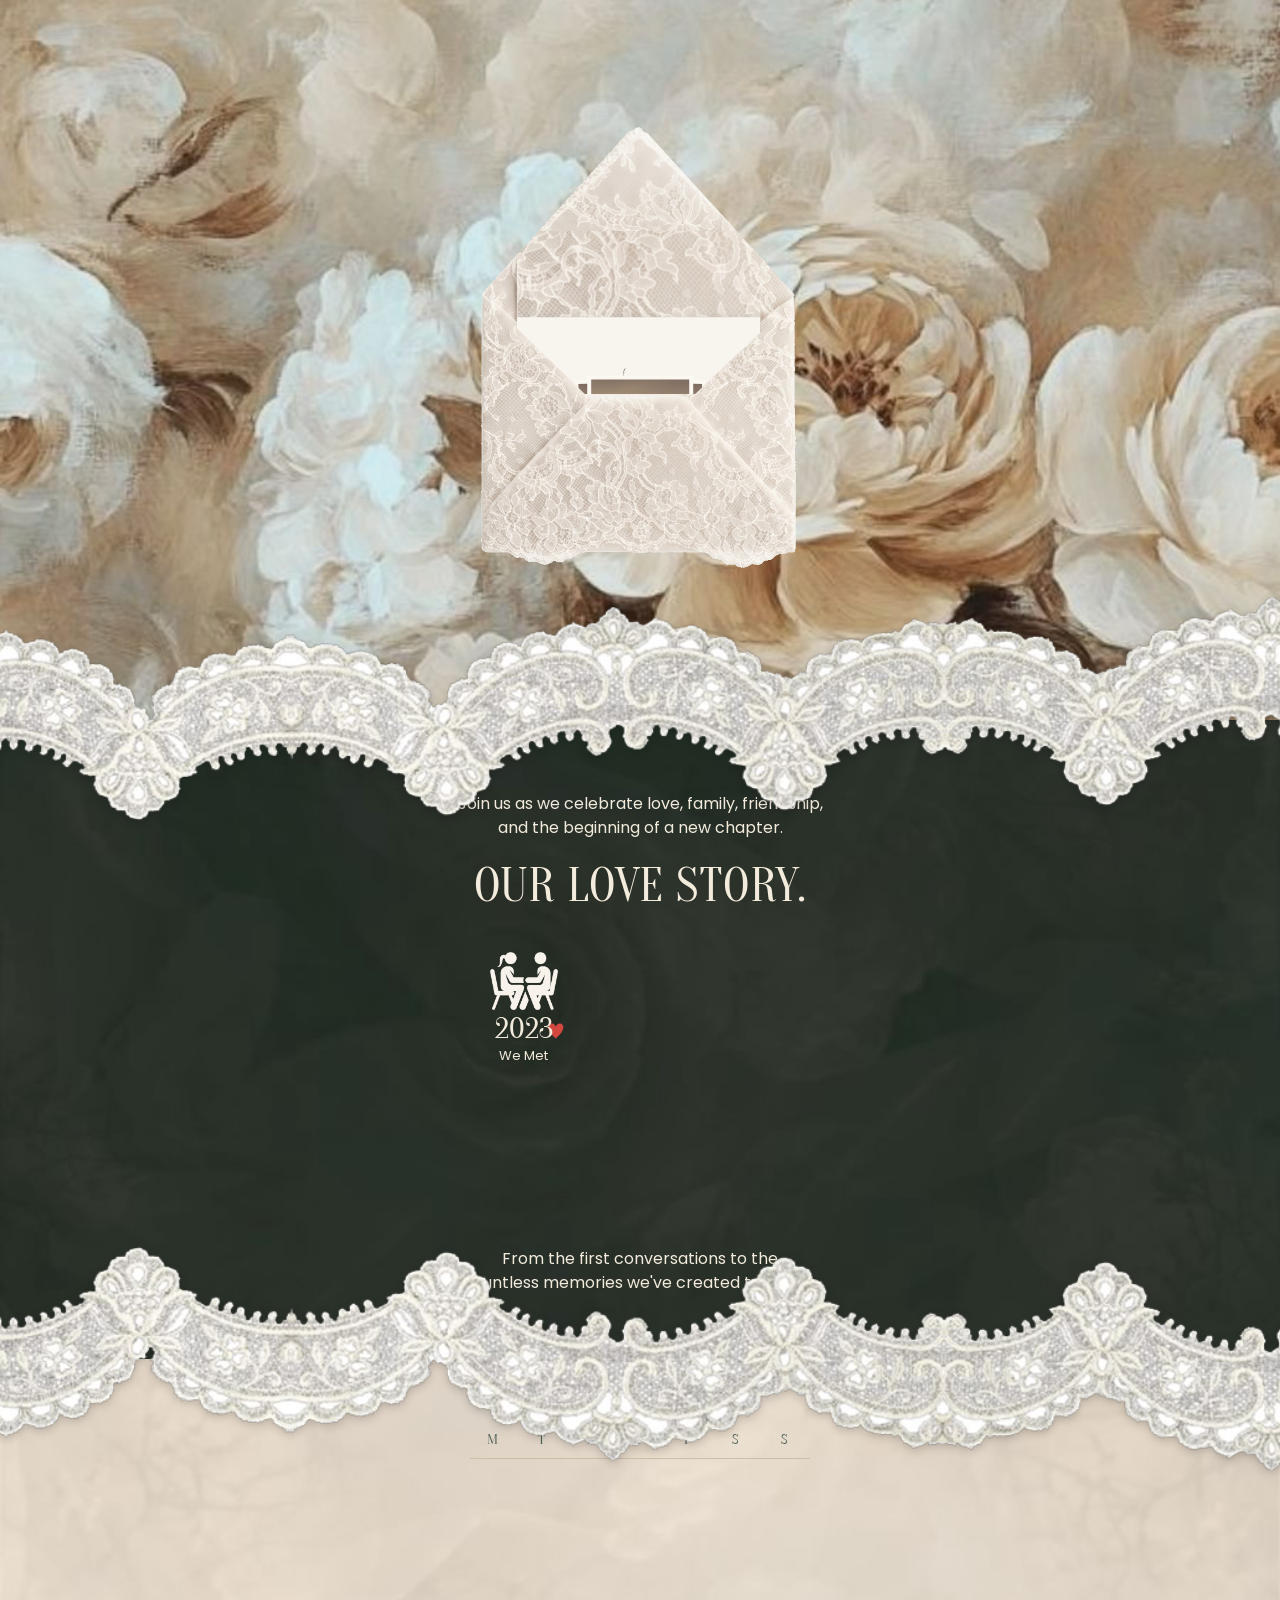
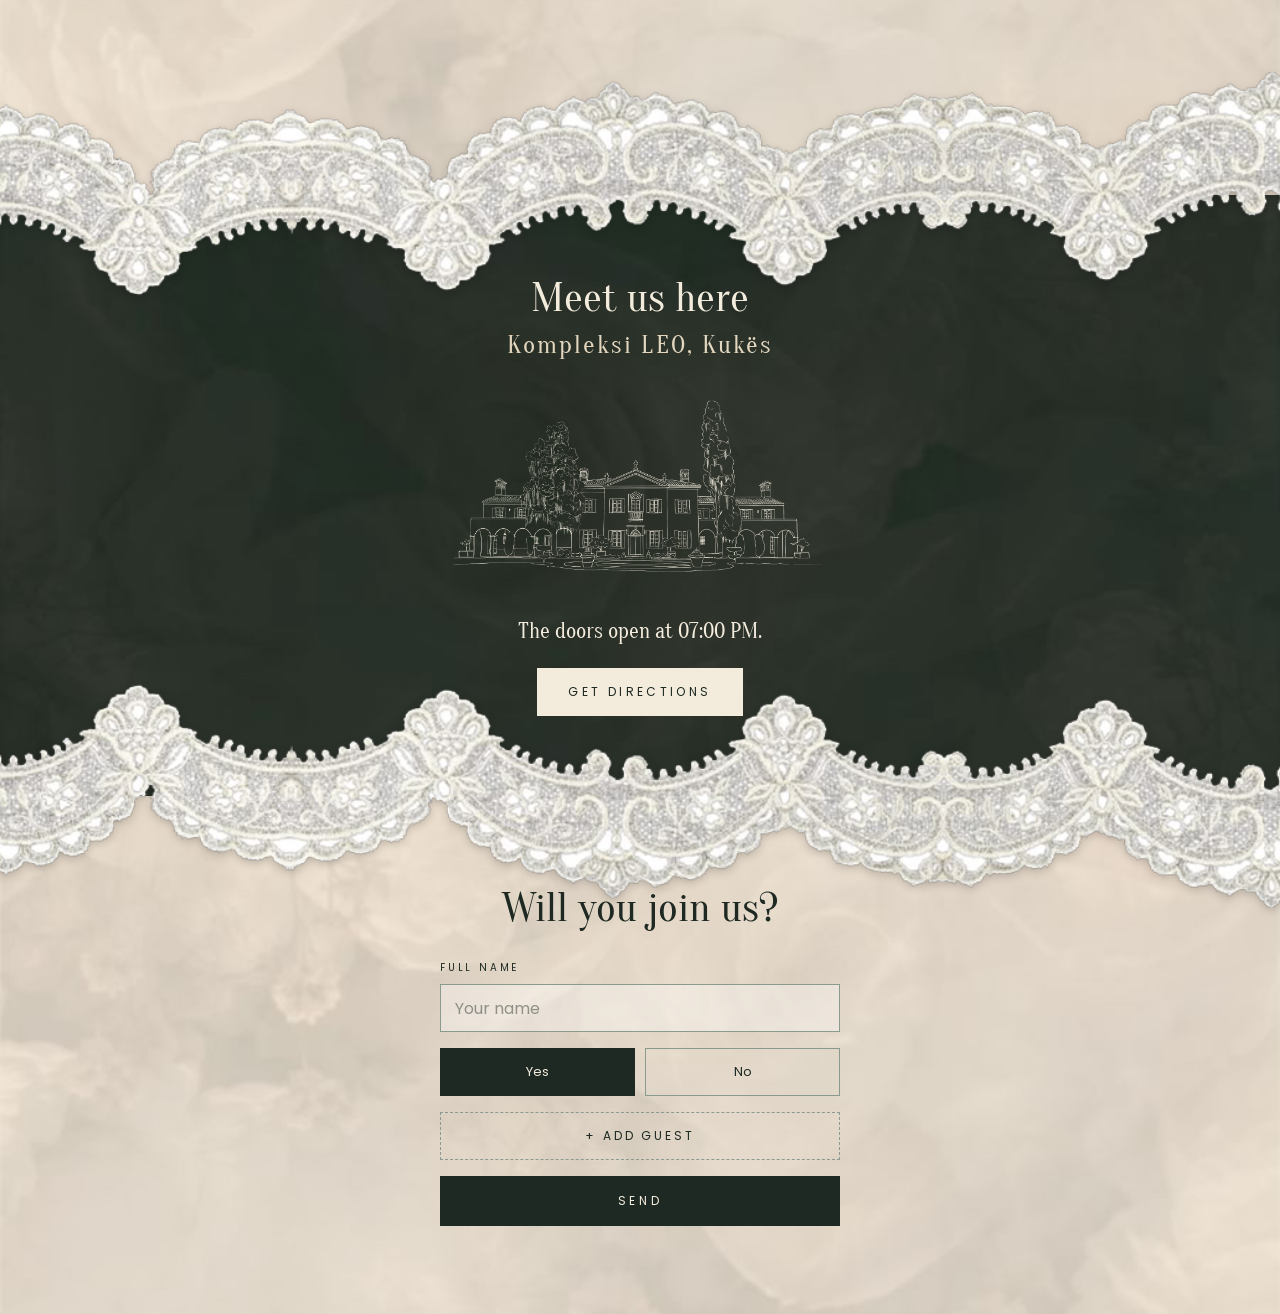
==== index.html @ 8b1d1c93 "Add Ylldëza & Klei wedding landing page Mobile-first static site: envelope opening animation, love-s" ====
<!DOCTYPE html>
<html lang="en">
<head>
<meta charset="utf-8">
<meta name="viewport" content="width=device-width, initial-scale=1, viewport-fit=cover">
<title>Ylldëza &amp; Klei · 14 November 2026</title>
<meta name="description" content="Join us as we celebrate love, family, friendship, and the beginning of a new chapter. 14 November 2026, Kompleksi LEO, Kukës.">
<meta name="theme-color" content="#E9DFD0">
<meta property="og:title" content="Ylldëza &amp; Klei · 14 November 2026">
<meta property="og:description" content="Join us as we celebrate love, family, friendship, and the beginning of a new chapter.">
<meta property="og:type" content="website">
<link rel="icon" href="data:image/svg+xml,%3Csvg xmlns='http://www.w3.org/2000/svg' viewBox='0 0 100 92'%3E%3Cpath d='M50 86 C24 68 4 52 5 31 C6 14 22 5 36 9 C44 12 48 19 50 25 C52 19 56 12 64 9 C78 5 94 14 95 31 C96 52 76 68 50 86 Z' fill='%231d2922'/%3E%3C/svg%3E">

<link rel="preconnect" href="https://fonts.googleapis.com">
<link rel="preconnect" href="https://fonts.gstatic.com" crossorigin>
<link href="https://fonts.googleapis.com/css2?family=Poppins:ital,wght@0,300;0,400;0,500;1,300;1,400&family=Great+Vibes&family=Oranienbaum&display=swap" rel="stylesheet">

<link rel="preload" as="image" href="assets/hero-bg.jpg">
<link rel="preload" as="image" href="assets/env-back.png">
<link rel="preload" as="image" href="assets/env-flap.png">
<link rel="preload" as="image" href="assets/envelope-lace.png">

<link rel="stylesheet" href="styles.css">
</head>
<body>
<main>

  <!-- 01 Envelope -->
  <section class="hero" aria-label="Invitation">
    <div class="envelope" data-envelope role="button" tabindex="0" aria-label="Open the envelope">
      <img class="env-back" src="assets/env-back.png" alt="">
      <img class="env-flap" src="assets/env-flap.png" alt="">
      <div class="letter">
        <div class="letter-names"><span class="write">Ylldëza &amp; Klei</span></div>
        <img class="cheers" src="assets/cheers.png" alt="">
      </div>
      <div class="photo photo-0"><img src="assets/photo-10.jpg" alt=""></div>
      <div class="photo photo-2"><img src="assets/photo-12.jpg" alt=""></div>
      <div class="photo photo-1"><img src="assets/photo-11.jpg" alt=""></div>
      <img class="env-lace" src="assets/envelope-lace.png" alt="">
    </div>
  </section>

  <!-- 02 Our Love Story -->
  <section class="story">
    <img class="lace lace-top" src="assets/lace-trim.png" alt="">
    <p class="reveal story-text story-intro" data-reveal>Join us as we celebrate love, family, friendship, and the beginning of a new chapter.</p>
    <h2 class="reveal story-title" data-reveal data-delay="150">OUR LOVE STORY.</h2>

    <div class="timeline" data-timeline>
      <svg viewBox="0 0 360 300" aria-hidden="true">
        <path class="tl-path" data-path-a d="M100 92 C 140 92, 112 200, 150 200"/>
        <path class="tl-path" data-path-b d="M210 200 C 245 200, 228 141, 262 141"/>
        <g class="tl-mover" data-mover>
          <path d="M0 5 C -8 -1, -9 -8, -4.5 -9 C -2 -9.6, 0 -7.2, 0 -5.8 C 0 -7.2, 2 -9.6, 4.5 -9 C 9 -8, 8 -1, 0 5 Z" fill="#D2483F"/>
        </g>
      </svg>
      <div class="tl-item" data-item style="left:19.44%;top:0%">
        <div class="tl-icon"><img src="assets/story-meet.png" alt="" loading="lazy"></div>
        <div class="tl-year">2023</div>
        <div class="tl-label">We Met</div>
      </div>
      <div class="tl-item" data-item style="left:50%;top:36.67%">
        <div class="tl-icon"><img src="assets/story-trip.png" alt="" loading="lazy"></div>
        <div class="tl-year">2024</div>
        <div class="tl-label">Our First Trip</div>
      </div>
      <div class="tl-item" data-item style="left:80.56%;top:16.67%">
        <div class="tl-icon tl-icon-full"><img src="assets/story-kiss.png" alt="" loading="lazy"></div>
        <div class="tl-year">2025</div>
        <div class="tl-label">Our First Kiss</div>
      </div>
    </div>

    <p class="reveal story-text story-outro" data-reveal>From the first conversations to the countless memories we've created together.</p>
    <img class="lace lace-bottom" src="assets/lace-trim.png" alt="">
  </section>

  <!-- 04 Save the Date -->
  <section class="save" aria-label="Save the date">
    <div class="cal-wrap" data-reveal data-cal>
      <div class="cal-layer" data-cal-layer aria-hidden="true">
        <div class="cal-week" data-cal-week>
          <div>M</div><div>T</div><div>W</div><div>T</div><div>F</div><div>S</div><div>S</div>
        </div>
        <div class="cal-grid" data-cal-grid></div>
      </div>

      <div class="date-block">
        <div class="date-row">
          <div class="date-heart" data-date-heart>
            <svg viewBox="0 0 100 92" aria-hidden="true"><path d="M50 86 C24 68 4 52 5 31 C6 14 22 5 36 9 C44 12 48 19 50 25 C52 19 56 12 64 9 C78 5 94 14 95 31 C96 52 76 68 50 86 Z" fill="#1d2922"/></svg>
            <span>14</span>
          </div>
          <div class="date-text" data-date-text>
            <div class="date-month">November,</div>
            <div class="date-year">2026</div>
          </div>
        </div>
        <div class="smoke" data-smoke aria-label="Save the Date"></div>
        <div class="countdown">
          <div class="unit" data-unit><div class="unit-num" data-cd="days">00</div><div class="unit-label">Days</div></div>
          <div class="unit" data-unit><div class="unit-num" data-cd="hours">00</div><div class="unit-label">Hours</div></div>
          <div class="unit" data-unit><div class="unit-num" data-cd="minutes">00</div><div class="unit-label">Minutes</div></div>
          <div class="unit" data-unit><div class="unit-num" data-cd="seconds">00</div><div class="unit-label">Seconds</div></div>
        </div>
      </div>
    </div>
  </section>

  <!-- 05 Location -->
  <section class="location">
    <img class="lace lace-top" src="assets/lace-trim.png" alt="">
    <div class="reveal loc-title" data-reveal>Meet us here</div>
    <h2 class="reveal loc-venue" data-reveal data-delay="150">Kompleksi LEO, Kukës</h2>
    <img class="reveal loc-img" data-reveal data-delay="300" src="assets/restaurant-panna.png" alt="Kompleksi LEO" width="742" height="364" loading="lazy">
    <p class="reveal loc-doors" data-reveal data-delay="400">The doors open at 07:00 PM.</p>
    <a class="reveal btn-directions" data-reveal data-delay="500" href="https://www.google.com/maps/search/?api=1&amp;query=Kompleksi+LEO" target="_blank" rel="noopener">GET DIRECTIONS</a>
  </section>

  <!-- 06 RSVP -->
  <section class="rsvp">
    <img class="lace lace-top-flip" src="assets/lace-trim.png" alt="">
    <div class="rsvp-inner">
      <h2 class="reveal" data-reveal>Will you join us?</h2>
      <form class="rsvp-form" data-rsvp-form>
        <label class="field">FULL NAME
          <input class="input" name="name" required placeholder="Your name" autocomplete="name">
        </label>
        <div class="choice" role="group" aria-label="Will you attend?">
          <button type="button" class="opt is-on" data-attending="yes" aria-pressed="true">Yes</button>
          <button type="button" class="opt" data-attending="no" aria-pressed="false">No</button>
        </div>
        <button type="button" class="btn-add" data-add-guest>+ ADD GUEST</button>
        <label class="field" data-guest-field hidden>GUEST NAME
          <span class="guest-row">
            <input class="input" name="guest" placeholder="Guest's full name" autocomplete="off">
            <button type="button" class="btn-remove" data-remove-guest aria-label="Remove guest">×</button>
          </span>
        </label>
        <button type="submit" class="btn-send">SEND</button>
      </form>
      <p class="thanks" data-thanks hidden></p>
    </div>
  </section>

</main>
<script src="script.js"></script>
</body>
</html>
---- styles.css ----
/* Ylldëza & Klei — wedding landing page (mobile-first) */

:root {
  --evergreen: #1d2922;
  --evergreen-dark: #121A15;
  --panna: #F3ECDD;
  --panna-soft: #E3D6BE;
  --panna-pressed: #D6C7AB;
  --muted: #4F6358;
  --line: #f7f3ea;
  --border: #8A9A8F;
  --cal-rule: #CDBFA5;
  --paper: #F8F5EE;
  --polaroid: #FBF8F1;
}

html, body { margin: 0; padding: 0; background: var(--panna); -webkit-font-smoothing: antialiased; }
html { -webkit-text-size-adjust: 100%; text-size-adjust: 100%; }
body { -webkit-tap-highlight-color: transparent; overflow-x: hidden; }
*, *::before, *::after { box-sizing: border-box; }
[hidden] { display: none !important; }
a { color: var(--evergreen); }
@media (hover: hover) { a:hover { color: #2F5242; } }
img { -webkit-user-drag: none; user-select: none; }

main {
  background: var(--panna) url(assets/bg-panna.jpg) center top / 100% auto repeat-y;
  color: var(--evergreen);
  font-family: 'Poppins', sans-serif;
  font-style: italic;
  overflow: hidden;
  min-height: 100vh;
}

/* ---------- Scroll reveal ---------- */
.reveal { opacity: 0; transform: translateY(14px); transition: opacity 1s ease, transform 1s ease; }
.reveal.is-in, .cal-wrap.is-in { opacity: 1; transform: none; }

/* ---------- Lace edges ---------- */
.lace { position: absolute; left: -2%; width: 104%; display: block; z-index: 4; pointer-events: none; }
.lace-top { top: 0; transform: translateY(-55%); filter: drop-shadow(0 3px 4px rgba(0,0,0,.18)); }
.lace-bottom { bottom: 0; transform: translateY(50%) scaleY(-1); filter: drop-shadow(0 -3px 4px rgba(0,0,0,.18)); }
.lace-top-flip { top: 0; transform: translateY(-50%) scaleY(-1); filter: drop-shadow(0 -3px 4px rgba(0,0,0,.18)); }

/* ---------- 01 Envelope ---------- */
.hero {
  position: relative;
  background: #E9DFD0 url(assets/hero-bg.jpg) center / cover no-repeat;
  min-height: min(84vh, 720px);
  min-height: min(84svh, 720px);
  padding: 64px 24px 92px;
  display: flex; flex-direction: column; align-items: center; justify-content: center;
  text-align: center;
  z-index: 3;
}
.envelope {
  position: relative;
  width: min(80vw, 330px);
  aspect-ratio: 600 / 815;
  cursor: pointer;
  z-index: 2;
  perspective: 1200px;
  outline: none;
  opacity: 0;
  transition: opacity .6s ease;
}
.envelope.is-ready { opacity: 1; }
.envelope:focus-visible { outline: 1px dashed rgba(29,41,34,.4); outline-offset: 8px; }
.env-back, .env-lace { position: absolute; inset: 0; width: 100%; height: 100%; display: block; }
.env-lace {
  pointer-events: none;
  clip-path: polygon(0% 43.6%, 9.2% 43.6%, 33.3% 60.7%, 66.7% 60.7%, 96.7% 39.9%, 100% 39.9%, 100% 100%, 0% 100%);
}
.env-flap {
  position: absolute; left: 0; top: 0;
  width: 100%; height: 38.65%;
  display: block;
  transform-origin: 50% 100%;
  transform: rotateX(180deg);
  transition: transform 1.1s cubic-bezier(.45,0,.25,1);
  z-index: 6;
  pointer-events: none;
}
.envelope.s1 .env-flap { transform: rotateX(0deg); }
.envelope.s2 .env-flap { z-index: 0; }

.letter {
  position: absolute; left: 12.8%; top: 24.4%;
  width: 73.7%; height: 37%;
  background: var(--paper);
  box-shadow: 0 2px 10px rgba(29,41,34,.12);
  transform: translateY(52%);
  transition: transform 1.4s cubic-bezier(.22,1,.36,1);
}
.envelope.s3 .letter { transform: translateY(0); }
.letter-names {
  position: absolute; left: 0; right: 0; top: 6%;
  text-align: center;
  font-family: 'Great Vibes', cursive; font-style: normal;
  font-size: min(8.4vw, 34px); line-height: 1.1;
  color: var(--evergreen);
  white-space: nowrap;
}
/* handwriting "write-on": a soft-edged mask sweeps left → right */
.write {
  display: inline-block;
  padding: .35em 10px .3em;
  margin: -.35em 0 -.3em;
  line-height: 1.3;
  -webkit-mask-image: linear-gradient(90deg, #000 46%, transparent 54%);
          mask-image: linear-gradient(90deg, #000 46%, transparent 54%);
  -webkit-mask-size: 230% 100%;
          mask-size: 230% 100%;
  -webkit-mask-repeat: no-repeat;
          mask-repeat: no-repeat;
  -webkit-mask-position: 100% 0;
          mask-position: 100% 0;
  transition: mask-position 2.4s cubic-bezier(.45,.05,.55,.95) .9s, -webkit-mask-position 2.4s cubic-bezier(.45,.05,.55,.95) .9s;
}
.envelope.s3 .write { -webkit-mask-position: 0% 0; mask-position: 0% 0; }
.cheers { position: absolute; left: 50%; top: 30%; width: 36%; transform: translateX(-50%); pointer-events: none; display: block; }

.photo {
  position: absolute; left: 50%; top: 63%;
  width: 32%;
  aspect-ratio: 4 / 5.4;
  padding: 4px 4px 14px;
  background: var(--polaroid);
  box-shadow: 0 0 0 rgba(29,41,34,0);
  transition: transform 1.8s cubic-bezier(.22,1,.36,1), box-shadow .8s ease;
}
.photo img { width: 100%; height: 100%; object-fit: cover; display: block; }
.photo-0 { transform: translate(-60%,-18%) rotate(-2deg); transition-delay: 0s, 0s; }
.photo-1 { transform: translate(-50%,-20%); transition-delay: .5s, 0s; }
.photo-2 { transform: translate(-40%,-18%) rotate(2deg); transition-delay: .25s, 0s; }
.envelope.opened .photo { box-shadow: 0 8px 20px rgba(29,41,34,.22); }
.envelope.opened .photo-0 { transform: translate(-119%,-96%) rotate(-9deg); }
.envelope.opened .photo-1 { transform: translate(-50%,-116%) rotate(1.5deg); }
.envelope.opened .photo-2 { transform: translate(19%,-96%) rotate(8deg); }

/* ---------- 02 Our Love Story ---------- */
.story {
  position: relative;
  font-style: normal;
  background: var(--evergreen) url(assets/bg-green.jpg) center top / 100% auto repeat-y;
  color: var(--panna);
  padding: 72px 20px 64px;
  display: flex; flex-direction: column; align-items: center;
  text-align: center;
}
.story-text { font-family: 'Poppins', sans-serif; font-size: min(3.8vw, 16px); line-height: 1.5; text-wrap: balance; }
.story-intro { margin: 0; max-width: 420px; }
.story-outro { margin: -6px 0 0; max-width: 380px; }
.story-title {
  margin: 22px 0 0;
  font-family: 'Oranienbaum', serif; font-weight: 400;
  font-size: min(11vw, 48px); line-height: 1; letter-spacing: .01em;
}
.timeline { position: relative; margin-top: 26px; width: min(92vw, 380px); aspect-ratio: 360 / 300; }
.timeline svg { position: absolute; inset: 0; width: 100%; height: 100%; overflow: visible; pointer-events: none; }
.tl-path { fill: none; stroke: var(--line); stroke-width: 2.6; stroke-linecap: round; stroke-dasharray: 1000; stroke-dashoffset: 1000; }
.tl-mover { opacity: 0; transition: opacity .35s ease; }
.tl-item {
  position: absolute; width: 30%;
  display: flex; flex-direction: column; align-items: center; text-align: center;
  opacity: 0; transform: translate(-50%, 12px);
  transition: opacity .9s ease, transform .9s ease;
}
.tl-item.is-in { opacity: 1; transform: translate(-50%, 0); }
.tl-icon { width: 100%; height: min(19vw, 74px); display: flex; align-items: flex-end; justify-content: center; }
.tl-icon img { max-width: 80%; max-height: 78%; display: block; }
.tl-icon-full img { max-width: 100%; max-height: 100%; }
.tl-year { margin-top: 4px; font-family: 'Oranienbaum', serif; font-size: min(7.4vw, 30px); line-height: 1; }
.tl-label { margin-top: 4px; font-family: 'Poppins', sans-serif; font-size: min(3.2vw, 13px); line-height: 1.2; white-space: nowrap; }

/* ---------- 04 Save the Date ---------- */
.save {
  max-width: 520px; margin: 0 auto;
  padding: 72px 20px 64px;
  display: flex; flex-direction: column; align-items: center;
  text-align: center; font-style: normal; color: var(--evergreen);
}
.cal-wrap {
  position: relative;
  width: min(88vw, 340px);
  min-height: 300px;
  display: flex; flex-direction: column; justify-content: center;
  opacity: 0;
  transition: opacity .8s ease;
}
.cal-layer { position: absolute; left: 0; right: 0; top: 0; pointer-events: none; }
.cal-week {
  display: grid; grid-template-columns: repeat(7, 1fr);
  font-family: 'Oranienbaum', serif; font-style: normal; font-size: 14px;
  letter-spacing: .2em; color: var(--muted);
  padding-bottom: 10px;
  border-bottom: 1px solid var(--cal-rule);
  transition: opacity .8s ease, border-color .8s ease;
}
.cal-grid { display: grid; grid-template-columns: repeat(7, 1fr); row-gap: 4px; padding-top: 10px; }
.cal-cell {
  position: relative; height: 34px;
  display: flex; align-items: center; justify-content: center;
  font-family: 'Oranienbaum', serif; font-size: 20px; font-style: normal;
  color: var(--evergreen);
}
.cal-day {
  display: inline-block; position: relative; z-index: 1;
  font-weight: 400;
  opacity: 0; transform: translateY(6px);
  color: var(--evergreen);
}
.cal-heart {
  position: absolute; left: 50%; top: 50%;
  width: 66px; height: 62px;
  transform: translate(-50%, -45%);
  overflow: visible; pointer-events: none;
}
.cal-heart path {
  fill: rgba(29,41,34,0);
  stroke: var(--evergreen); stroke-width: 2.2; stroke-linecap: round;
  stroke-dasharray: 340; stroke-dashoffset: 340;
  transition: stroke-dashoffset 1.8s cubic-bezier(.6,.1,.3,1), fill .9s ease 1.7s;
}

.date-block { display: flex; flex-direction: column; align-items: center; }
.date-row { display: flex; align-items: center; justify-content: center; gap: 14px; }
.date-heart {
  position: relative; width: 104px; height: 96px; flex: none;
  display: flex; align-items: center; justify-content: center;
  opacity: 0;
}
.date-heart svg { position: absolute; inset: 0; width: 100%; height: 100%; overflow: visible; }
.date-heart span {
  position: relative; margin-top: -10px;
  font-family: 'Oranienbaum', serif; font-weight: 400; font-size: 46px; line-height: 1;
  color: var(--panna);
}
.date-text {
  text-align: left;
  opacity: 0; transform: translateX(-28px);
  transition: opacity 1s ease 1.1s, transform 1.1s cubic-bezier(.22,1,.36,1) 1.1s;
}
.date-text.is-in { opacity: 1; transform: none; }
.date-month { font-family: 'Oranienbaum', serif; font-size: min(9vw, 40px); line-height: 1; white-space: nowrap; }
.date-year { margin-top: 4px; font-family: 'Oranienbaum', serif; font-size: min(7vw, 30px); line-height: 1; letter-spacing: .12em; }

/* "Save the Date" — each letter drifts in out of a blur, like smoke settling */
.smoke {
  margin-top: 18px;
  display: flex; justify-content: center;
  font-family: 'Great Vibes', cursive;
  font-size: min(11vw, 46px); line-height: 1.3;
  white-space: nowrap;
}
.smoke span {
  display: inline-block;
  opacity: 0;
  filter: blur(12px);
  transform: translate(var(--dx), -14px) scale(1.5);
  transition:
    opacity 1.4s ease calc(var(--i) * .07s),
    filter 1.6s ease calc(var(--i) * .07s),
    transform 1.6s cubic-bezier(.22,1,.36,1) calc(var(--i) * .07s);
}
.smoke.is-in span { opacity: 1; filter: blur(0); transform: none; }

.countdown {
  margin-top: 18px; width: 100%;
  display: grid; grid-template-columns: repeat(4, minmax(0, 1fr)); column-gap: 4px;
}
.unit {
  display: flex; flex-direction: column; align-items: center;
  opacity: 0; transform: translateY(16px);
  transition: opacity .8s ease, transform .9s cubic-bezier(.22,1,.36,1);
}
.unit.is-in { opacity: 1; transform: none; }
.unit-num {
  font-family: 'Oranienbaum', serif; font-style: normal; font-weight: 400;
  font-size: min(11vw, 50px); line-height: 1;
  font-variant-numeric: tabular-nums;
}
.unit-label {
  margin-top: 2px;
  font-family: 'Great Vibes', cursive; font-style: normal;
  font-size: min(6vw, 24px); color: var(--muted);
}

/* ---------- 05 Location ---------- */
.location {
  position: relative;
  background: var(--evergreen) url(assets/bg-green.jpg) center top / 100% auto repeat-y;
  color: var(--panna);
  font-style: normal;
  padding: 80px 24px;
  display: flex; flex-direction: column; align-items: center;
  text-align: center;
}
.loc-title { font-family: 'Oranienbaum', serif; font-style: normal; font-size: min(10vw, 42px); font-weight: 400; line-height: 1.1; }
.loc-venue {
  margin: 10px 0 0;
  font-family: 'Oranienbaum', serif; font-weight: 400; font-style: normal;
  font-size: min(6vw, 26px); letter-spacing: .08em; line-height: 1.1;
  color: var(--panna-soft);
  white-space: nowrap;
}
.loc-img {
  margin-top: 22px; width: min(92vw, 440px); height: auto; display: block;
  position: relative; z-index: 1;
  transition: opacity 1.4s ease, transform 1.4s ease;
}
.loc-doors { margin: 20px 0 0; font-family: 'Oranienbaum', serif; font-size: min(5.4vw, 22px); line-height: 1.3; }
.btn-directions {
  margin-top: 22px;
  display: inline-flex; align-items: center; justify-content: center;
  min-height: 48px; padding: 0 30px;
  border: 1px solid var(--panna);
  background: var(--panna); color: var(--evergreen);
  text-decoration: none; white-space: nowrap;
  font-family: 'Poppins', sans-serif; font-style: normal; font-size: 12px; letter-spacing: .28em;
  transition: opacity 1s ease, transform 1s ease, background .3s, color .3s;
}
@media (hover: hover) {
  .btn-directions:hover { background: var(--panna-soft); border-color: var(--panna-soft); color: var(--evergreen); }
}
.btn-directions:active { background: var(--panna-pressed); border-color: var(--panna-pressed); color: var(--evergreen); }

/* ---------- 06 RSVP ---------- */
.rsvp { position: relative; color: var(--evergreen); font-style: normal; padding: 88px 24px; }
.rsvp-inner {
  position: relative; z-index: 1;
  max-width: 400px; margin: 0 auto;
  display: flex; flex-direction: column; align-items: center; text-align: center;
}
.rsvp h2 { margin: 0; font-family: 'Oranienbaum', serif; font-style: normal; font-size: min(10vw, 42px); font-weight: 400; line-height: 1.15; }
.rsvp-form { margin-top: 28px; width: 100%; display: flex; flex-direction: column; gap: 16px; text-align: left; }
.field { display: flex; flex-direction: column; gap: 8px; font-size: 10px; letter-spacing: .28em; }
.guest-row { display: flex; gap: 8px; }
.guest-row .input { flex: 1; min-width: 0; }

.input, .opt, .btn-add, .btn-remove, .btn-send {
  -webkit-appearance: none; appearance: none;
  border-radius: 0;
  margin: 0;
  font-family: 'Poppins', sans-serif;
}
.input {
  min-height: 48px; padding: 0 14px;
  background: rgba(255,255,255,.35);
  border: 1px solid var(--border);
  color: var(--evergreen);
  font-size: 16px; /* 16px keeps iOS Safari from zooming in on focus */
  letter-spacing: 0;
  outline: none;
  transition: border-color .3s;
}
.input:focus { border-color: var(--evergreen); }
.input::placeholder { color: rgba(29,41,34,.45); }

.choice { display: grid; grid-template-columns: 1fr 1fr; gap: 10px; }
.opt {
  min-height: 48px; padding: 0 8px;
  border: 1px solid var(--border);
  background: transparent; color: var(--evergreen);
  font-size: 13px; cursor: pointer;
}
.opt.is-on { border-color: var(--evergreen); background: var(--evergreen); color: var(--panna); }

.btn-add {
  min-height: 48px;
  background: transparent;
  border: 1px dashed var(--border);
  color: var(--evergreen);
  font-size: 12px; letter-spacing: .24em; cursor: pointer;
}
.btn-remove {
  width: 48px; min-height: 48px; flex: none;
  background: transparent; border: 1px solid var(--border);
  color: var(--evergreen); font-size: 20px; cursor: pointer;
}
.btn-send {
  min-height: 50px;
  background: var(--evergreen); color: var(--panna);
  border: none;
  font-size: 12px; letter-spacing: .3em; cursor: pointer;
  transition: background .3s;
}
@media (hover: hover) {
  .btn-add:hover { border-color: var(--evergreen); }
  .btn-send:hover { background: var(--evergreen-dark); }
}
.btn-send:active { background: var(--evergreen-dark); }

.thanks { margin: 24px 0 0; font-size: 15px; line-height: 1.7; max-width: 300px; }
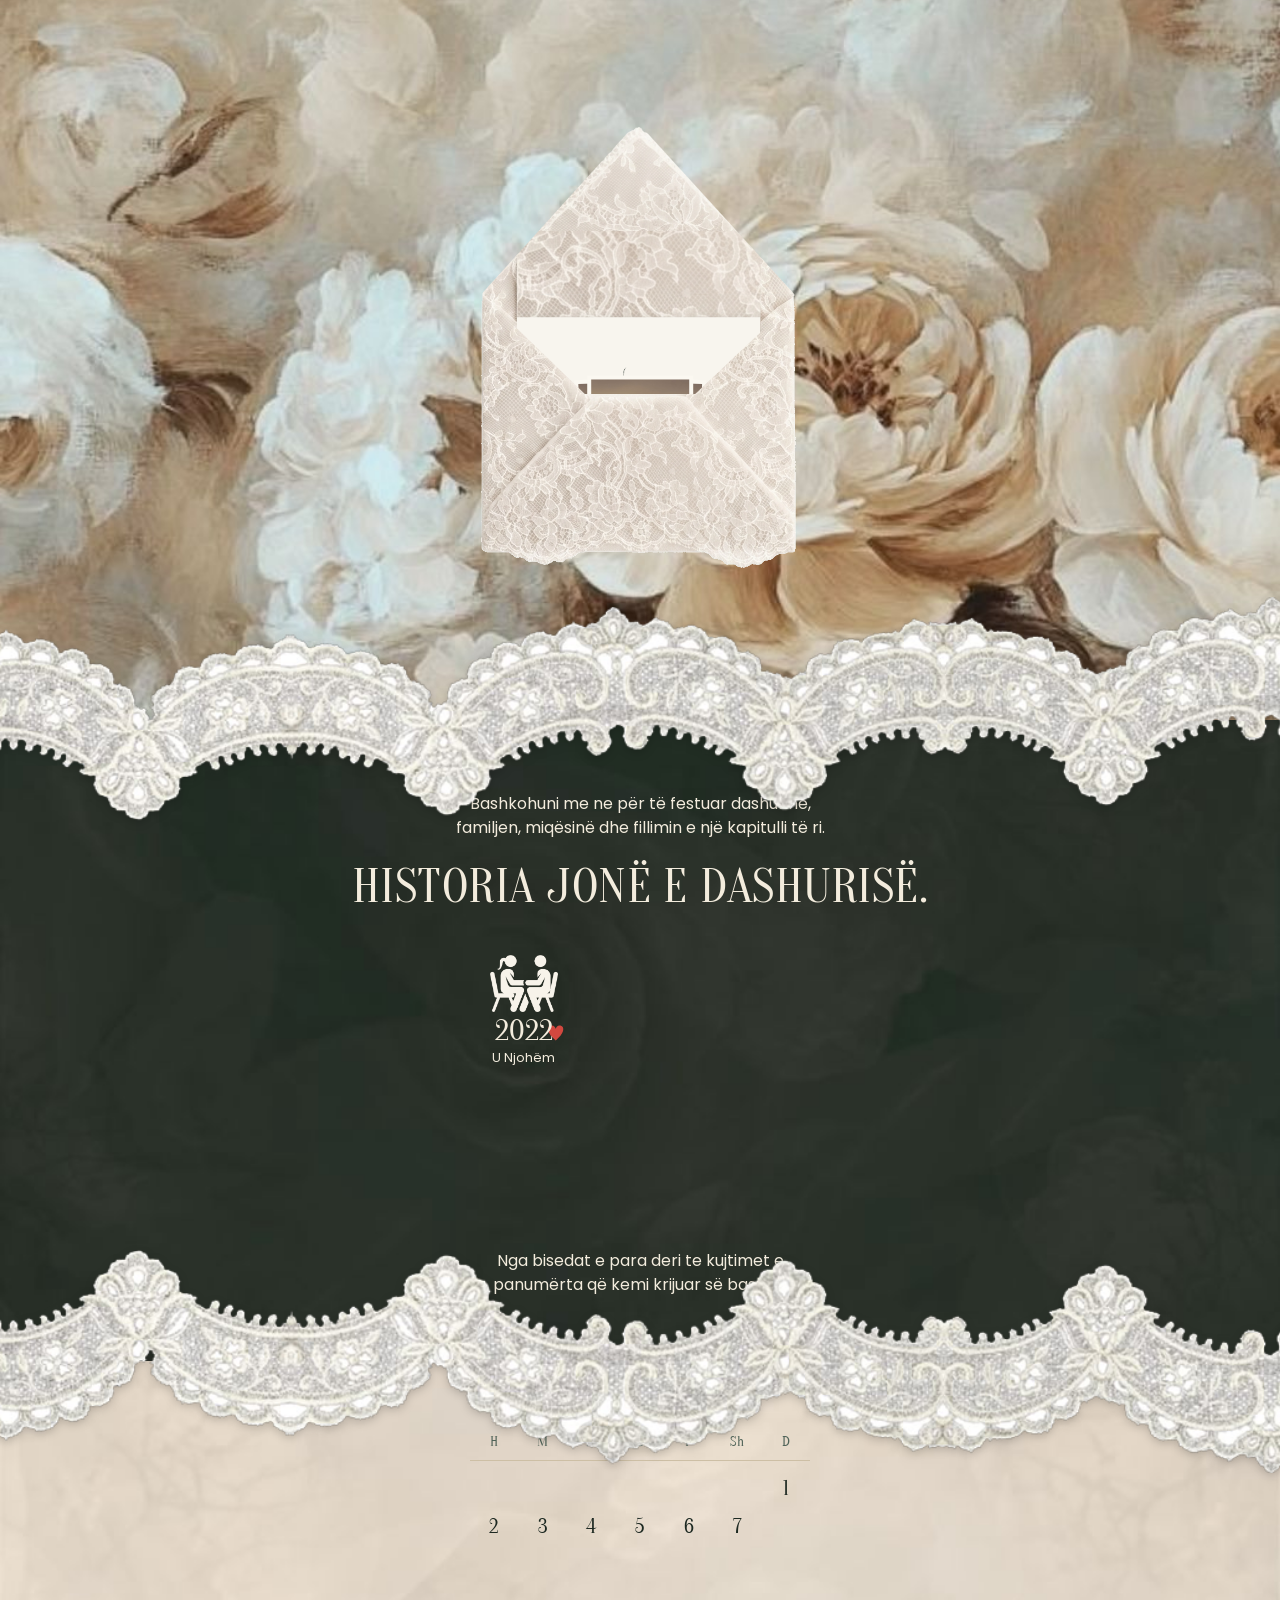
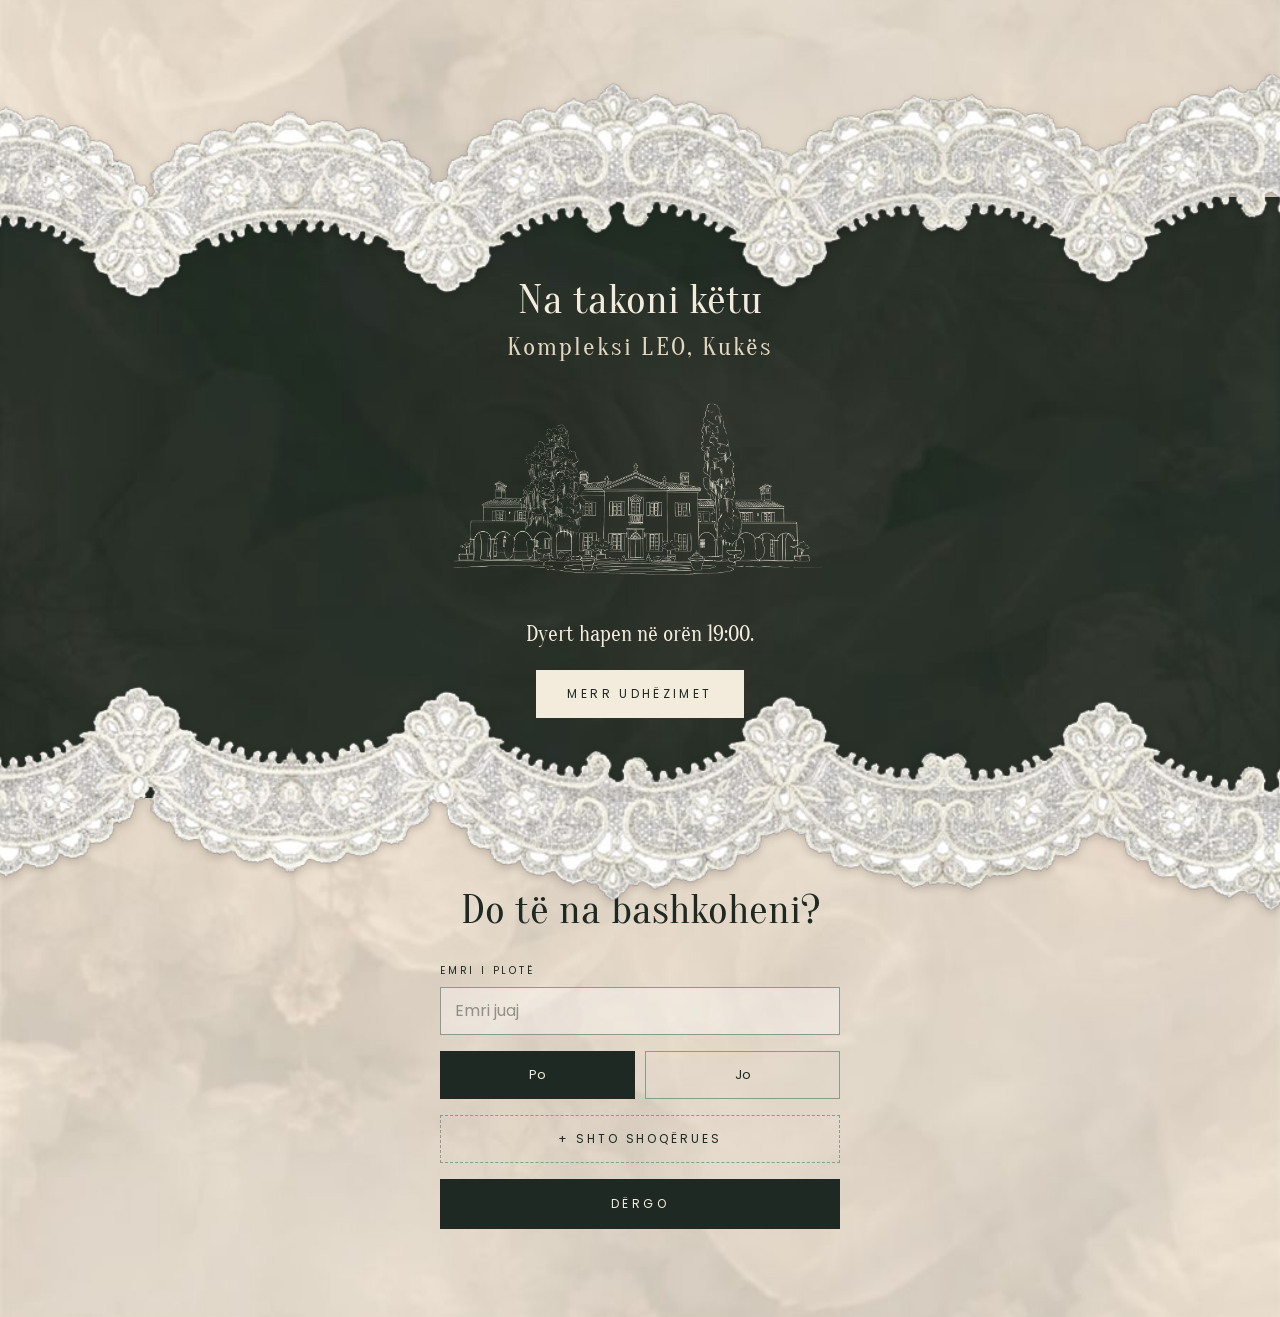
==== commit 0ac641a6: "Translate page to Albanian and keep one perfect heart through the date sequence - All copy in Albani" ====
--- a/index.html
+++ b/index.html
@@ -1,14 +1,15 @@
 <!DOCTYPE html>
-<html lang="en">
+<html lang="sq">
 <head>
 <meta charset="utf-8">
 <meta name="viewport" content="width=device-width, initial-scale=1, viewport-fit=cover">
-<title>Ylldëza &amp; Klei · 14 November 2026</title>
-<meta name="description" content="Join us as we celebrate love, family, friendship, and the beginning of a new chapter. 14 November 2026, Kompleksi LEO, Kukës.">
+<title>Ylldëza &amp; Klei · 14 nëntor 2026</title>
+<meta name="description" content="Bashkohuni me ne për të festuar dashurinë, familjen, miqësinë dhe fillimin e një kapitulli të ri. 14 nëntor 2026, Kompleksi LEO, Kukës.">
 <meta name="theme-color" content="#E9DFD0">
-<meta property="og:title" content="Ylldëza &amp; Klei · 14 November 2026">
-<meta property="og:description" content="Join us as we celebrate love, family, friendship, and the beginning of a new chapter.">
+<meta property="og:title" content="Ylldëza &amp; Klei · 14 nëntor 2026">
+<meta property="og:description" content="Bashkohuni me ne për të festuar dashurinë, familjen, miqësinë dhe fillimin e një kapitulli të ri.">
 <meta property="og:type" content="website">
+<meta property="og:locale" content="sq_AL">
 <link rel="icon" href="data:image/svg+xml,%3Csvg xmlns='http://www.w3.org/2000/svg' viewBox='0 0 100 92'%3E%3Cpath d='M50 86 C24 68 4 52 5 31 C6 14 22 5 36 9 C44 12 48 19 50 25 C52 19 56 12 64 9 C78 5 94 14 95 31 C96 52 76 68 50 86 Z' fill='%231d2922'/%3E%3C/svg%3E">
 
 <link rel="preconnect" href="https://fonts.googleapis.com">
@@ -25,9 +26,9 @@
 <body>
 <main>
 
-  <!-- 01 Envelope -->
-  <section class="hero" aria-label="Invitation">
-    <div class="envelope" data-envelope role="button" tabindex="0" aria-label="Open the envelope">
+  <!-- 01 Zarfi -->
+  <section class="hero" aria-label="Ftesa">
+    <div class="envelope" data-envelope role="button" tabindex="0" aria-label="Hap zarfin">
       <img class="env-back" src="assets/env-back.png" alt="">
       <img class="env-flap" src="assets/env-flap.png" alt="">
       <div class="letter">
@@ -41,11 +42,11 @@
     </div>
   </section>
 
-  <!-- 02 Our Love Story -->
+  <!-- 02 Historia jonë e dashurisë -->
   <section class="story">
     <img class="lace lace-top" src="assets/lace-trim.png" alt="">
-    <p class="reveal story-text story-intro" data-reveal>Join us as we celebrate love, family, friendship, and the beginning of a new chapter.</p>
-    <h2 class="reveal story-title" data-reveal data-delay="150">OUR LOVE STORY.</h2>
+    <p class="reveal story-text story-intro" data-reveal>Bashkohuni me ne për të festuar dashurinë, familjen, miqësinë dhe fillimin e një kapitulli të ri.</p>
+    <h2 class="reveal story-title" data-reveal data-delay="150">HISTORIA JONË E DASHURISË.</h2>
 
     <div class="timeline" data-timeline>
       <svg viewBox="0 0 360 300" aria-hidden="true">
@@ -57,31 +58,31 @@
       </svg>
       <div class="tl-item" data-item style="left:19.44%;top:0%">
         <div class="tl-icon"><img src="assets/story-meet.png" alt="" loading="lazy"></div>
-        <div class="tl-year">2023</div>
-        <div class="tl-label">We Met</div>
+        <div class="tl-year">2022</div>
+        <div class="tl-label">U Njohëm</div>
       </div>
       <div class="tl-item" data-item style="left:50%;top:36.67%">
         <div class="tl-icon"><img src="assets/story-trip.png" alt="" loading="lazy"></div>
-        <div class="tl-year">2024</div>
-        <div class="tl-label">Our First Trip</div>
+        <div class="tl-year">2022</div>
+        <div class="tl-label">Takimi i Parë</div>
       </div>
       <div class="tl-item" data-item style="left:80.56%;top:16.67%">
         <div class="tl-icon tl-icon-full"><img src="assets/story-kiss.png" alt="" loading="lazy"></div>
         <div class="tl-year">2025</div>
-        <div class="tl-label">Our First Kiss</div>
+        <div class="tl-label">U Fejuam</div>
       </div>
     </div>
 
-    <p class="reveal story-text story-outro" data-reveal>From the first conversations to the countless memories we've created together.</p>
+    <p class="reveal story-text story-outro" data-reveal>Nga bisedat e para deri te kujtimet e panumërta që kemi krijuar së bashku.</p>
     <img class="lace lace-bottom" src="assets/lace-trim.png" alt="">
   </section>
 
-  <!-- 04 Save the Date -->
-  <section class="save" aria-label="Save the date">
+  <!-- 04 Ruajeni datën -->
+  <section class="save" aria-label="Ruajeni datën">
     <div class="cal-wrap" data-reveal data-cal>
       <div class="cal-layer" data-cal-layer aria-hidden="true">
         <div class="cal-week" data-cal-week>
-          <div>M</div><div>T</div><div>W</div><div>T</div><div>F</div><div>S</div><div>S</div>
+          <div>H</div><div>M</div><div>M</div><div>E</div><div>P</div><div>Sh</div><div>D</div>
         </div>
         <div class="cal-grid" data-cal-grid></div>
       </div>
@@ -89,56 +90,56 @@
       <div class="date-block">
         <div class="date-row">
           <div class="date-heart" data-date-heart>
-            <svg viewBox="0 0 100 92" aria-hidden="true"><path d="M50 86 C24 68 4 52 5 31 C6 14 22 5 36 9 C44 12 48 19 50 25 C52 19 56 12 64 9 C78 5 94 14 95 31 C96 52 76 68 50 86 Z" fill="#1d2922"/></svg>
+            <svg viewBox="0 0 100 92" aria-hidden="true"><path d="M50 86 C24 68 4 52 5 31 C6 14 22 5 36 9 C44 12 48 19 50 25 C52 19 56 12 64 9 C78 5 94 14 95 31 C96 52 76 68 50 86 Z" fill="#1d2922" stroke="#1d2922" stroke-width="2.2" stroke-linejoin="round"/></svg>
             <span>14</span>
           </div>
           <div class="date-text" data-date-text>
-            <div class="date-month">November,</div>
+            <div class="date-month">Nëntor,</div>
             <div class="date-year">2026</div>
           </div>
         </div>
-        <div class="smoke" data-smoke aria-label="Save the Date"></div>
+        <div class="smoke" data-smoke aria-label="Ruajeni Datën"></div>
         <div class="countdown">
-          <div class="unit" data-unit><div class="unit-num" data-cd="days">00</div><div class="unit-label">Days</div></div>
-          <div class="unit" data-unit><div class="unit-num" data-cd="hours">00</div><div class="unit-label">Hours</div></div>
-          <div class="unit" data-unit><div class="unit-num" data-cd="minutes">00</div><div class="unit-label">Minutes</div></div>
-          <div class="unit" data-unit><div class="unit-num" data-cd="seconds">00</div><div class="unit-label">Seconds</div></div>
+          <div class="unit" data-unit><div class="unit-num" data-cd="days">00</div><div class="unit-label">Ditë</div></div>
+          <div class="unit" data-unit><div class="unit-num" data-cd="hours">00</div><div class="unit-label">Orë</div></div>
+          <div class="unit" data-unit><div class="unit-num" data-cd="minutes">00</div><div class="unit-label">Minuta</div></div>
+          <div class="unit" data-unit><div class="unit-num" data-cd="seconds">00</div><div class="unit-label">Sekonda</div></div>
         </div>
       </div>
     </div>
   </section>
 
-  <!-- 05 Location -->
+  <!-- 05 Vendndodhja -->
   <section class="location">
     <img class="lace lace-top" src="assets/lace-trim.png" alt="">
-    <div class="reveal loc-title" data-reveal>Meet us here</div>
+    <div class="reveal loc-title" data-reveal>Na takoni këtu</div>
     <h2 class="reveal loc-venue" data-reveal data-delay="150">Kompleksi LEO, Kukës</h2>
     <img class="reveal loc-img" data-reveal data-delay="300" src="assets/restaurant-panna.png" alt="Kompleksi LEO" width="742" height="364" loading="lazy">
-    <p class="reveal loc-doors" data-reveal data-delay="400">The doors open at 07:00 PM.</p>
-    <a class="reveal btn-directions" data-reveal data-delay="500" href="https://www.google.com/maps/search/?api=1&amp;query=Kompleksi+LEO" target="_blank" rel="noopener">GET DIRECTIONS</a>
+    <p class="reveal loc-doors" data-reveal data-delay="400">Dyert hapen në orën 19:00.</p>
+    <a class="reveal btn-directions" data-reveal data-delay="500" href="https://www.google.com/maps/search/?api=1&amp;query=Kompleksi+LEO" target="_blank" rel="noopener">MERR UDHËZIMET</a>
   </section>
 
-  <!-- 06 RSVP -->
+  <!-- 06 Konfirmimi -->
   <section class="rsvp">
     <img class="lace lace-top-flip" src="assets/lace-trim.png" alt="">
     <div class="rsvp-inner">
-      <h2 class="reveal" data-reveal>Will you join us?</h2>
+      <h2 class="reveal" data-reveal>Do të na bashkoheni?</h2>
       <form class="rsvp-form" data-rsvp-form>
-        <label class="field">FULL NAME
-          <input class="input" name="name" required placeholder="Your name" autocomplete="name">
+        <label class="field">EMRI I PLOTË
+          <input class="input" name="name" required placeholder="Emri juaj" autocomplete="name">
         </label>
-        <div class="choice" role="group" aria-label="Will you attend?">
-          <button type="button" class="opt is-on" data-attending="yes" aria-pressed="true">Yes</button>
-          <button type="button" class="opt" data-attending="no" aria-pressed="false">No</button>
+        <div class="choice" role="group" aria-label="A do të merrni pjesë?">
+          <button type="button" class="opt is-on" data-attending="yes" aria-pressed="true">Po</button>
+          <button type="button" class="opt" data-attending="no" aria-pressed="false">Jo</button>
         </div>
-        <button type="button" class="btn-add" data-add-guest>+ ADD GUEST</button>
-        <label class="field" data-guest-field hidden>GUEST NAME
+        <button type="button" class="btn-add" data-add-guest>+ SHTO SHOQËRUES</button>
+        <label class="field" data-guest-field hidden>EMRI I SHOQËRUESIT
           <span class="guest-row">
-            <input class="input" name="guest" placeholder="Guest's full name" autocomplete="off">
-            <button type="button" class="btn-remove" data-remove-guest aria-label="Remove guest">×</button>
+            <input class="input" name="guest" placeholder="Emri i plotë i shoqëruesit" autocomplete="off">
+            <button type="button" class="btn-remove" data-remove-guest aria-label="Hiq shoqëruesin">×</button>
           </span>
         </label>
-        <button type="submit" class="btn-send">SEND</button>
+        <button type="submit" class="btn-send">DËRGO</button>
       </form>
       <p class="thanks" data-thanks hidden></p>
     </div>
--- a/styles.css
+++ b/styles.css
@@ -154,7 +154,8 @@
 .story-title {
   margin: 22px 0 0;
   font-family: 'Oranienbaum', serif; font-weight: 400;
-  font-size: min(11vw, 48px); line-height: 1; letter-spacing: .01em;
+  font-size: min(11vw, 48px); line-height: 1.05; letter-spacing: .01em;
+  text-wrap: balance;
 }
 .timeline { position: relative; margin-top: 26px; width: min(92vw, 380px); aspect-ratio: 360 / 300; }
 .timeline svg { position: absolute; inset: 0; width: 100%; height: 100%; overflow: visible; pointer-events: none; }
@@ -192,7 +193,7 @@
 .cal-week {
   display: grid; grid-template-columns: repeat(7, 1fr);
   font-family: 'Oranienbaum', serif; font-style: normal; font-size: 14px;
-  letter-spacing: .2em; color: var(--muted);
+  color: var(--muted);
   padding-bottom: 10px;
   border-bottom: 1px solid var(--cal-rule);
   transition: opacity .8s ease, border-color .8s ease;
@@ -210,16 +211,16 @@
   opacity: 0; transform: translateY(6px);
   color: var(--evergreen);
 }
+/* Same 100×92 proportions and 14 placement as .date-heart, so the hand-over is invisible */
 .cal-heart {
   position: absolute; left: 50%; top: 50%;
-  width: 66px; height: 62px;
-  transform: translate(-50%, -45%);
+  width: 66px; height: 60.72px;
+  transform: translate(-50%, -49.8%);
   overflow: visible; pointer-events: none;
 }
 .cal-heart path {
   fill: rgba(29,41,34,0);
-  stroke: var(--evergreen); stroke-width: 2.2; stroke-linecap: round;
-  stroke-dasharray: 340; stroke-dashoffset: 340;
+  stroke: var(--evergreen); stroke-width: 2.2; stroke-linecap: round; stroke-linejoin: round;
   transition: stroke-dashoffset 1.8s cubic-bezier(.6,.1,.3,1), fill .9s ease 1.7s;
 }
 
@@ -232,7 +233,7 @@
 }
 .date-heart svg { position: absolute; inset: 0; width: 100%; height: 100%; overflow: visible; }
 .date-heart span {
-  position: relative; margin-top: -10px;
+  position: relative; margin-top: 4px;
   font-family: 'Oranienbaum', serif; font-weight: 400; font-size: 46px; line-height: 1;
   color: var(--panna);
 }
@@ -332,7 +333,7 @@
   max-width: 400px; margin: 0 auto;
   display: flex; flex-direction: column; align-items: center; text-align: center;
 }
-.rsvp h2 { margin: 0; font-family: 'Oranienbaum', serif; font-style: normal; font-size: min(10vw, 42px); font-weight: 400; line-height: 1.15; }
+.rsvp h2 { margin: 0; font-family: 'Oranienbaum', serif; font-style: normal; font-size: min(10vw, 42px); font-weight: 400; line-height: 1.15; text-wrap: balance; }
 .rsvp-form { margin-top: 28px; width: 100%; display: flex; flex-direction: column; gap: 16px; text-align: left; }
 .field { display: flex; flex-direction: column; gap: 8px; font-size: 10px; letter-spacing: .28em; }
 .guest-row { display: flex; gap: 8px; }
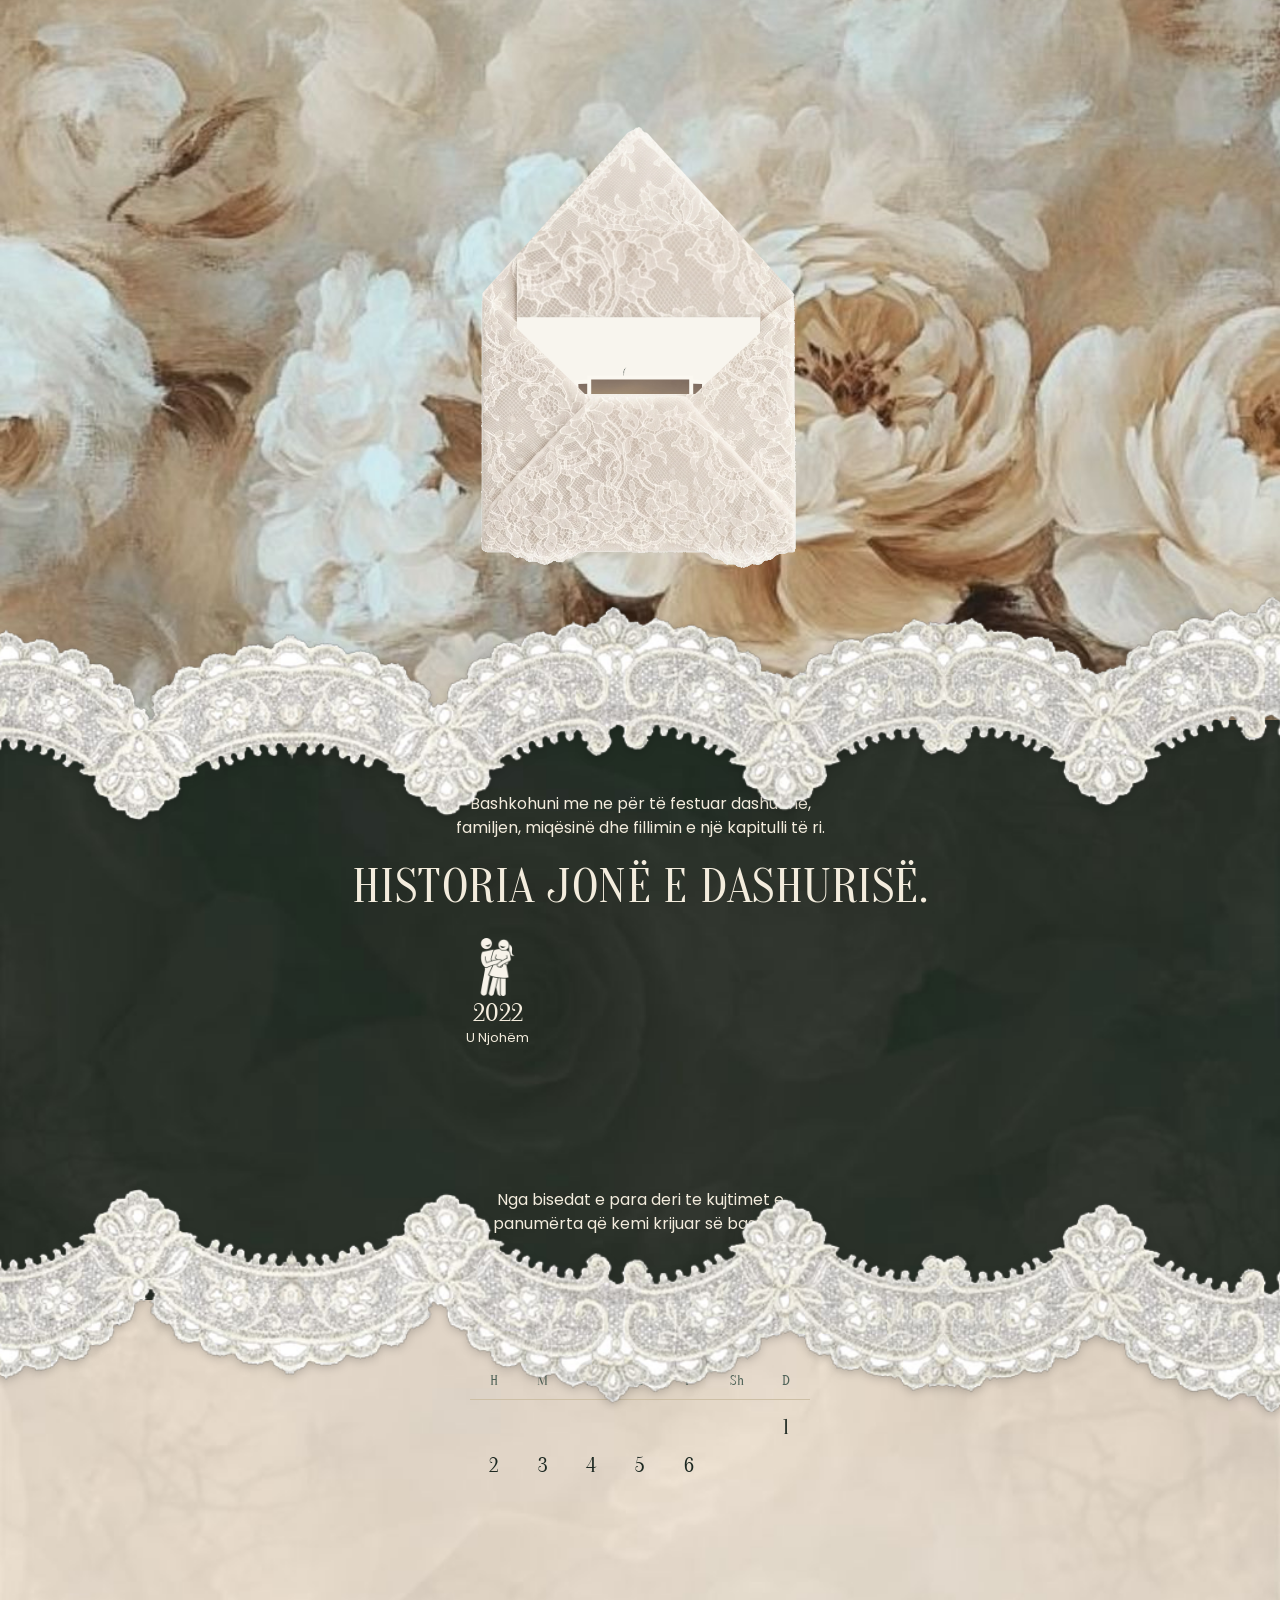
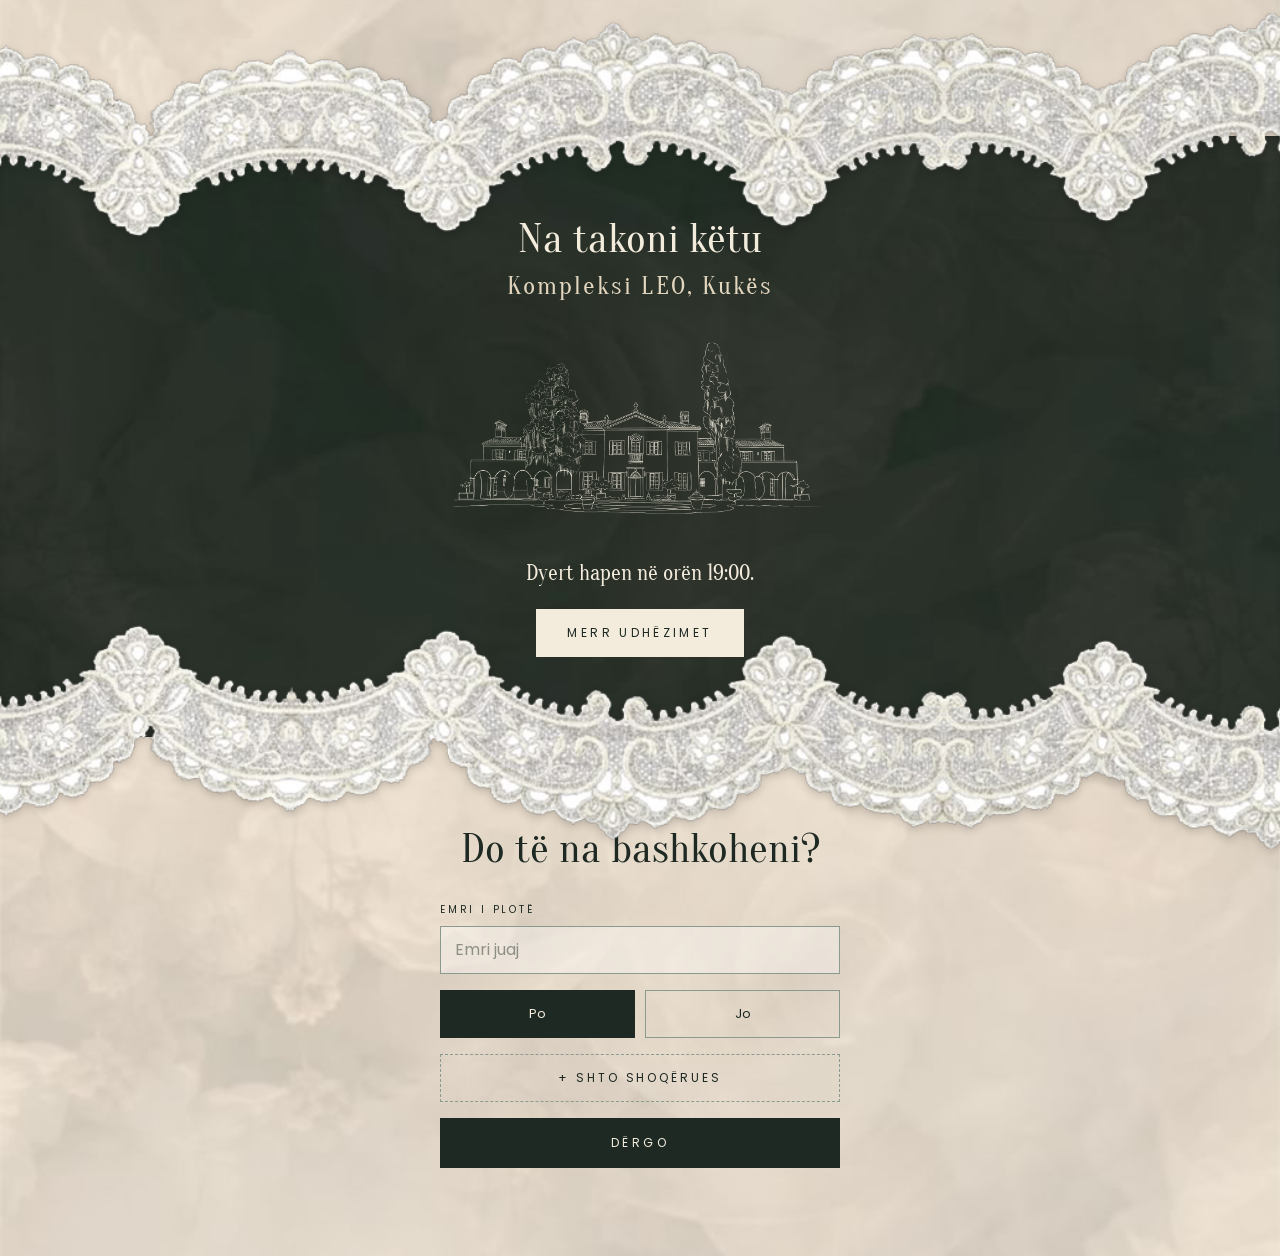
==== commit 359c410e: "Add "Po Martohemi" step, new story icons and countdown colons - Love story is now four steps: U Njoh" ====
--- a/index.html
+++ b/index.html
@@ -48,28 +48,35 @@
     <p class="reveal story-text story-intro" data-reveal>Bashkohuni me ne për të festuar dashurinë, familjen, miqësinë dhe fillimin e një kapitulli të ri.</p>
     <h2 class="reveal story-title" data-reveal data-delay="150">HISTORIA JONË E DASHURISË.</h2>
 
+    <!-- Connecting lines are built in script.js from the year positions -->
     <div class="timeline" data-timeline>
-      <svg viewBox="0 0 360 300" aria-hidden="true">
-        <path class="tl-path" data-path-a d="M100 92 C 140 92, 112 200, 150 200"/>
-        <path class="tl-path" data-path-b d="M210 200 C 245 200, 228 141, 262 141"/>
+      <svg aria-hidden="true">
+        <path class="tl-path" data-path/>
+        <path class="tl-path" data-path/>
+        <path class="tl-path" data-path/>
         <g class="tl-mover" data-mover>
           <path d="M0 5 C -8 -1, -9 -8, -4.5 -9 C -2 -9.6, 0 -7.2, 0 -5.8 C 0 -7.2, 2 -9.6, 4.5 -9 C 9 -8, 8 -1, 0 5 Z" fill="#D2483F"/>
         </g>
       </svg>
-      <div class="tl-item" data-item style="left:19.44%;top:0%">
+      <div class="tl-item" data-item style="left:12.5%;top:0%">
         <div class="tl-icon"><img src="assets/story-meet.png" alt="" loading="lazy"></div>
-        <div class="tl-year">2022</div>
+        <div class="tl-year" data-year>2022</div>
         <div class="tl-label">U Njohëm</div>
       </div>
-      <div class="tl-item" data-item style="left:50%;top:36.67%">
-        <div class="tl-icon"><img src="assets/story-trip.png" alt="" loading="lazy"></div>
-        <div class="tl-year">2022</div>
+      <div class="tl-item" data-item style="left:37.5%;top:37.7%">
+        <div class="tl-icon tl-icon-wide"><img src="assets/story-date.png" alt="" loading="lazy"></div>
+        <div class="tl-year" data-year>2022</div>
         <div class="tl-label">Takimi i Parë</div>
       </div>
-      <div class="tl-item" data-item style="left:80.56%;top:16.67%">
-        <div class="tl-icon tl-icon-full"><img src="assets/story-kiss.png" alt="" loading="lazy"></div>
-        <div class="tl-year">2025</div>
+      <div class="tl-item" data-item style="left:62.5%;top:14.2%">
+        <div class="tl-icon"><img src="assets/story-engagement.png" alt="" loading="lazy"></div>
+        <div class="tl-year" data-year>2025</div>
         <div class="tl-label">U Fejuam</div>
+      </div>
+      <div class="tl-item" data-item style="left:87.5%;top:47.2%">
+        <div class="tl-icon"><img src="assets/story-marry.png" alt="" loading="lazy"></div>
+        <div class="tl-year" data-year>2026</div>
+        <div class="tl-label">Po Martohemi</div>
       </div>
     </div>
 
@@ -101,8 +108,11 @@
         <div class="smoke" data-smoke aria-label="Ruajeni Datën"></div>
         <div class="countdown">
           <div class="unit" data-unit><div class="unit-num" data-cd="days">00</div><div class="unit-label">Ditë</div></div>
+          <div class="unit-colon" data-colon aria-hidden="true">:</div>
           <div class="unit" data-unit><div class="unit-num" data-cd="hours">00</div><div class="unit-label">Orë</div></div>
+          <div class="unit-colon" data-colon aria-hidden="true">:</div>
           <div class="unit" data-unit><div class="unit-num" data-cd="minutes">00</div><div class="unit-label">Minuta</div></div>
+          <div class="unit-colon" data-colon aria-hidden="true">:</div>
           <div class="unit" data-unit><div class="unit-num" data-cd="seconds">00</div><div class="unit-label">Sekonda</div></div>
         </div>
       </div>
--- a/styles.css
+++ b/styles.css
@@ -150,28 +150,29 @@
 }
 .story-text { font-family: 'Poppins', sans-serif; font-size: min(3.8vw, 16px); line-height: 1.5; text-wrap: balance; }
 .story-intro { margin: 0; max-width: 420px; }
-.story-outro { margin: -6px 0 0; max-width: 380px; }
+.story-outro { margin: 26px 0 0; max-width: 380px; }
 .story-title {
   margin: 22px 0 0;
   font-family: 'Oranienbaum', serif; font-weight: 400;
   font-size: min(11vw, 48px); line-height: 1.05; letter-spacing: .01em;
   text-wrap: balance;
 }
-.timeline { position: relative; margin-top: 26px; width: min(92vw, 380px); aspect-ratio: 360 / 300; }
+/* Four steps in a wave: item tops are set inline in index.html as % of this box */
+.timeline { position: relative; margin-top: 26px; width: min(92vw, 380px); aspect-ratio: 360 / 212; }
 .timeline svg { position: absolute; inset: 0; width: 100%; height: 100%; overflow: visible; pointer-events: none; }
 .tl-path { fill: none; stroke: var(--line); stroke-width: 2.6; stroke-linecap: round; stroke-dasharray: 1000; stroke-dashoffset: 1000; }
 .tl-mover { opacity: 0; transition: opacity .35s ease; }
 .tl-item {
-  position: absolute; width: 30%;
+  position: absolute; width: 25%;
   display: flex; flex-direction: column; align-items: center; text-align: center;
   opacity: 0; transform: translate(-50%, 12px);
   transition: opacity .9s ease, transform .9s ease;
 }
 .tl-item.is-in { opacity: 1; transform: translate(-50%, 0); }
-.tl-icon { width: 100%; height: min(19vw, 74px); display: flex; align-items: flex-end; justify-content: center; }
-.tl-icon img { max-width: 80%; max-height: 78%; display: block; }
-.tl-icon-full img { max-width: 100%; max-height: 100%; }
-.tl-year { margin-top: 4px; font-family: 'Oranienbaum', serif; font-size: min(7.4vw, 30px); line-height: 1; }
+.tl-icon { width: 100%; height: min(15vw, 58px); display: flex; align-items: flex-end; justify-content: center; }
+.tl-icon img { max-width: 90%; max-height: 100%; display: block; }
+.tl-icon-wide img { max-height: 84%; } /* the table scene is wider, so it reads heavier at full height */
+.tl-year { margin-top: 4px; font-family: 'Oranienbaum', serif; font-size: min(6.4vw, 26px); line-height: 1; }
 .tl-label { margin-top: 4px; font-family: 'Poppins', sans-serif; font-size: min(3.2vw, 13px); line-height: 1.2; white-space: nowrap; }
 
 /* ---------- 04 Save the Date ---------- */
@@ -268,14 +269,23 @@
 
 .countdown {
   margin-top: 18px; width: 100%;
-  display: grid; grid-template-columns: repeat(4, minmax(0, 1fr)); column-gap: 4px;
-}
-.unit {
-  display: flex; flex-direction: column; align-items: center;
+  display: grid;
+  grid-template-columns: minmax(0, 1fr) auto minmax(0, 1fr) auto minmax(0, 1fr) auto minmax(0, 1fr);
+  align-items: start;
+  column-gap: 2px;
+}
+.unit, .unit-colon {
   opacity: 0; transform: translateY(16px);
   transition: opacity .8s ease, transform .9s cubic-bezier(.22,1,.36,1);
 }
-.unit.is-in { opacity: 1; transform: none; }
+.unit { display: flex; flex-direction: column; align-items: center; }
+.unit.is-in, .unit-colon.is-in { opacity: 1; transform: none; }
+.unit-colon {
+  font-family: 'Oranienbaum', serif; font-weight: 400;
+  font-size: min(11vw, 50px); line-height: 1;
+}
+/* the colon's dots centre on x-height; lift them to the middle of the taller digits */
+.unit-colon.is-in { transform: translateY(-.09em); }
 .unit-num {
   font-family: 'Oranienbaum', serif; font-style: normal; font-weight: 400;
   font-size: min(11vw, 50px); line-height: 1;
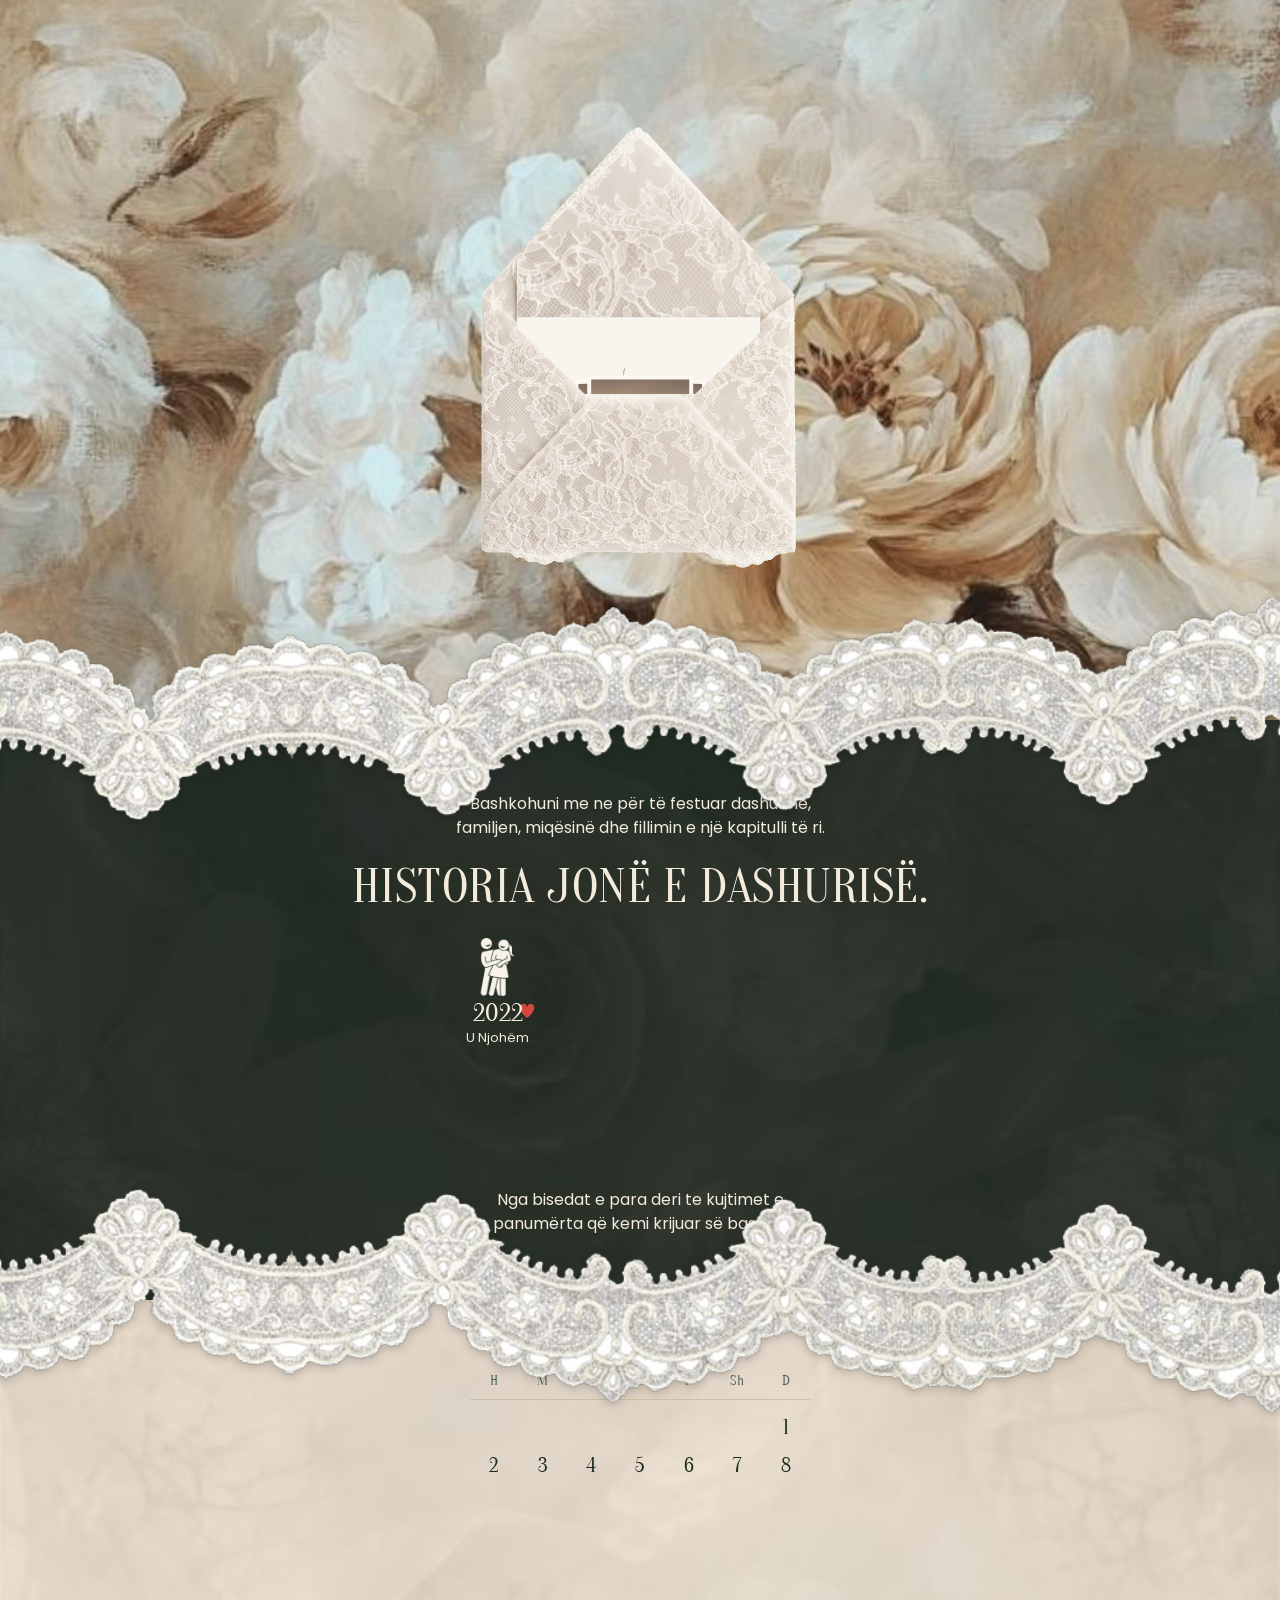
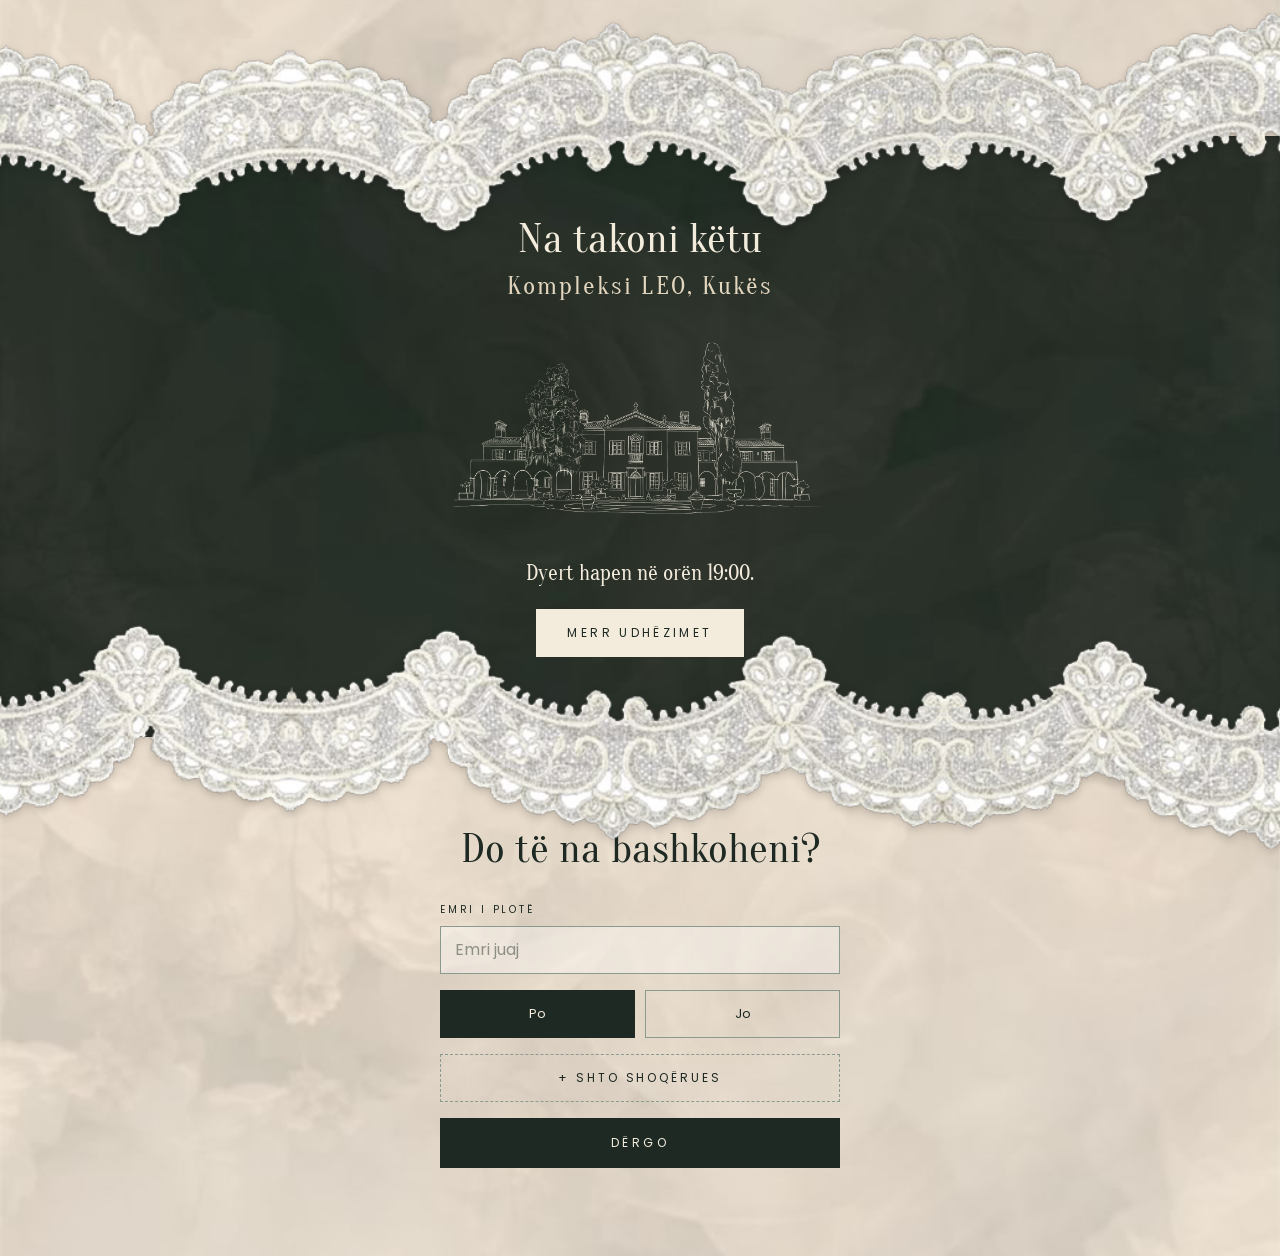
==== commit 9a7f429f: "Point "Merr udhëzimet" to Kompleksi LEO's exact location Opens Google Maps directions to 42.068473, " ====
--- a/index.html
+++ b/index.html
@@ -126,7 +126,7 @@
     <h2 class="reveal loc-venue" data-reveal data-delay="150">Kompleksi LEO, Kukës</h2>
     <img class="reveal loc-img" data-reveal data-delay="300" src="assets/restaurant-panna.png" alt="Kompleksi LEO" width="742" height="364" loading="lazy">
     <p class="reveal loc-doors" data-reveal data-delay="400">Dyert hapen në orën 19:00.</p>
-    <a class="reveal btn-directions" data-reveal data-delay="500" href="https://www.google.com/maps/search/?api=1&amp;query=Kompleksi+LEO" target="_blank" rel="noopener">MERR UDHËZIMET</a>
+    <a class="reveal btn-directions" data-reveal data-delay="500" href="https://www.google.com/maps/dir/?api=1&amp;destination=42.068473,20.440354" target="_blank" rel="noopener">MERR UDHËZIMET</a>
   </section>
 
   <!-- 06 Konfirmimi -->
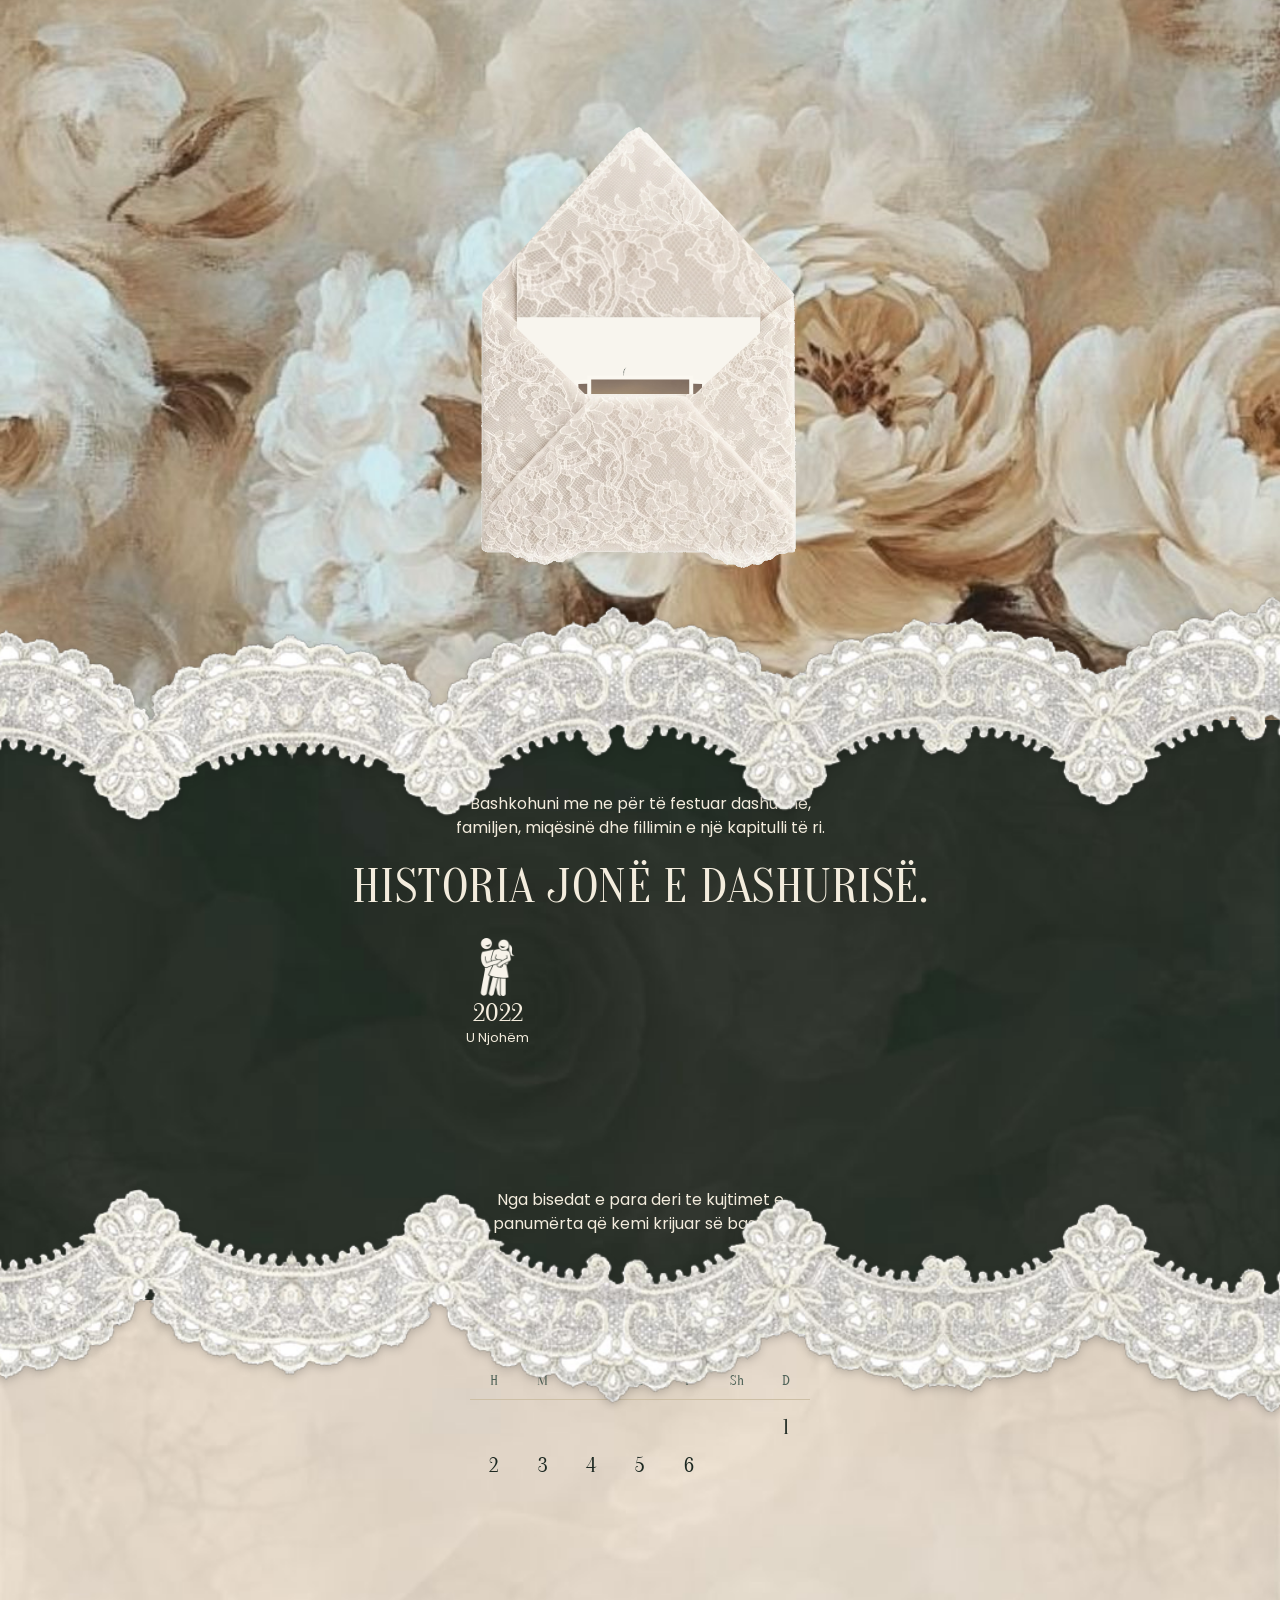
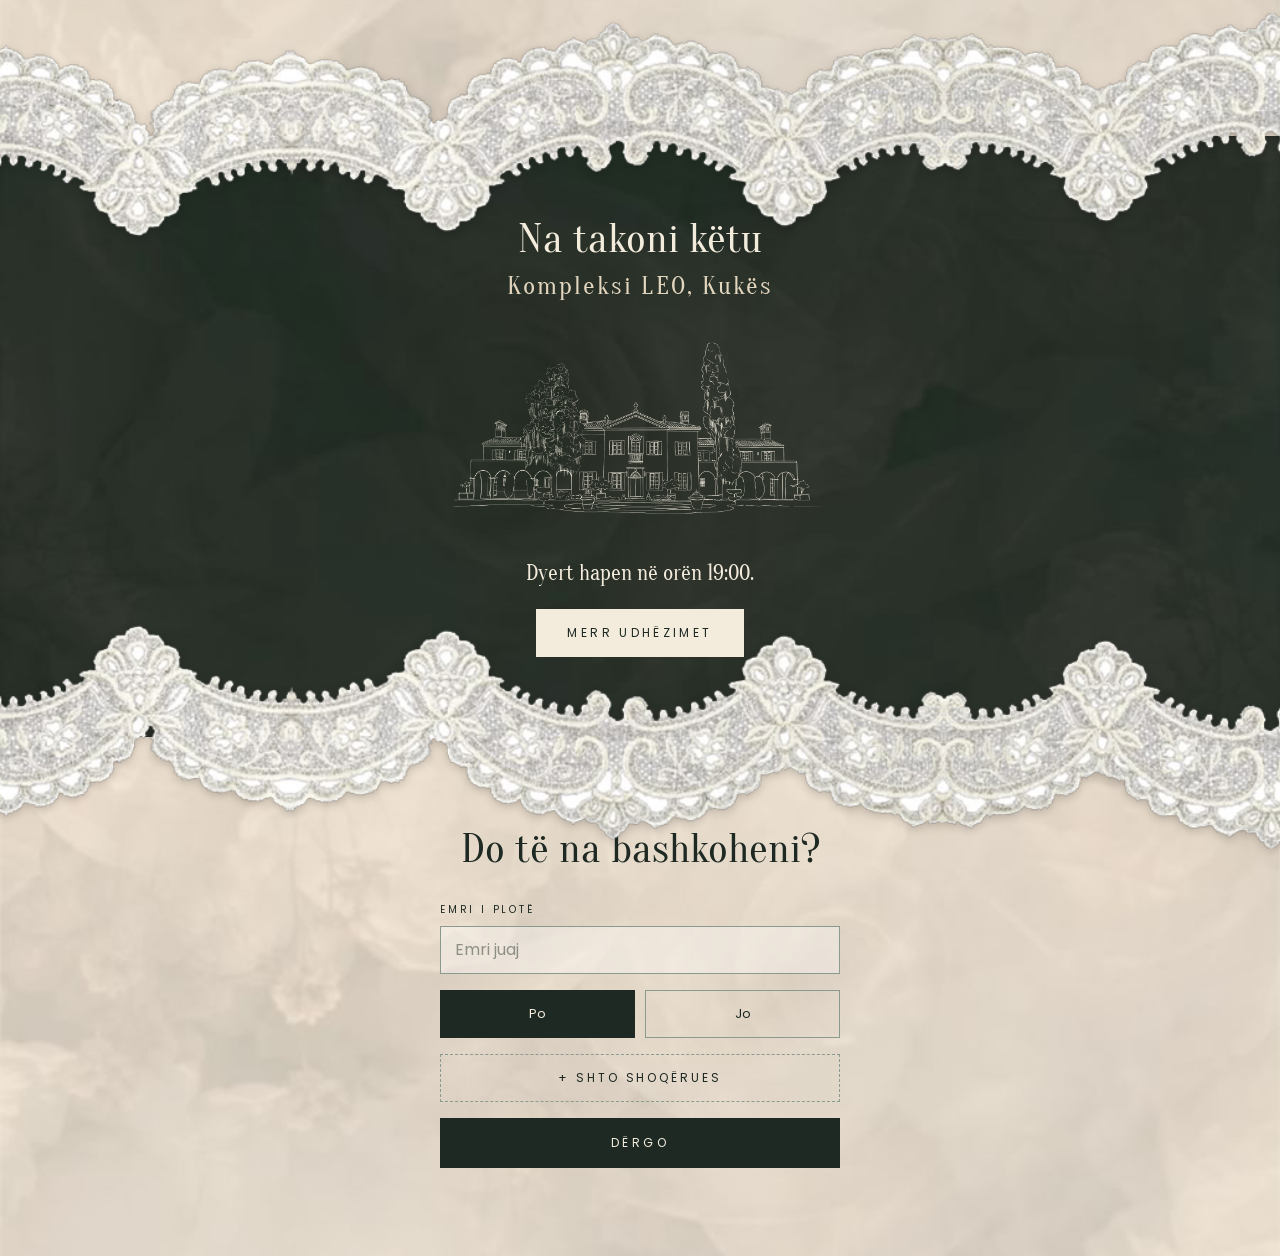
==== commit a480ee68: "Save RSVPs to Google Sheets and add password-protected /download page - RSVP form posts each answer " ====
--- a/index.html
+++ b/index.html
@@ -133,7 +133,7 @@
   <section class="rsvp">
     <img class="lace lace-top-flip" src="assets/lace-trim.png" alt="">
     <div class="rsvp-inner">
-      <h2 class="reveal" data-reveal>Do të na bashkoheni?</h2>
+      <h2 class="reveal" data-reveal data-rsvp-title>Do të na bashkoheni?</h2>
       <form class="rsvp-form" data-rsvp-form>
         <label class="field">EMRI I PLOTË
           <input class="input" name="name" required placeholder="Emri juaj" autocomplete="name">
@@ -150,12 +150,14 @@
           </span>
         </label>
         <button type="submit" class="btn-send">DËRGO</button>
+        <p class="send-error" data-send-error hidden>Përgjigja nuk u dërgua. Kontrolloni internetin dhe provoni përsëri.</p>
       </form>
       <p class="thanks" data-thanks hidden></p>
     </div>
   </section>
 
 </main>
+<script src="config.js"></script>
 <script src="script.js"></script>
 </body>
 </html>
--- a/styles.css
+++ b/styles.css
@@ -401,5 +401,7 @@
   .btn-send:hover { background: var(--evergreen-dark); }
 }
 .btn-send:active { background: var(--evergreen-dark); }
+.btn-send:disabled { opacity: .6; cursor: default; }
+.send-error { margin: 0; font-size: 13px; line-height: 1.5; text-align: center; color: #9b2c2c; }
 
 .thanks { margin: 24px 0 0; font-size: 15px; line-height: 1.7; max-width: 300px; }
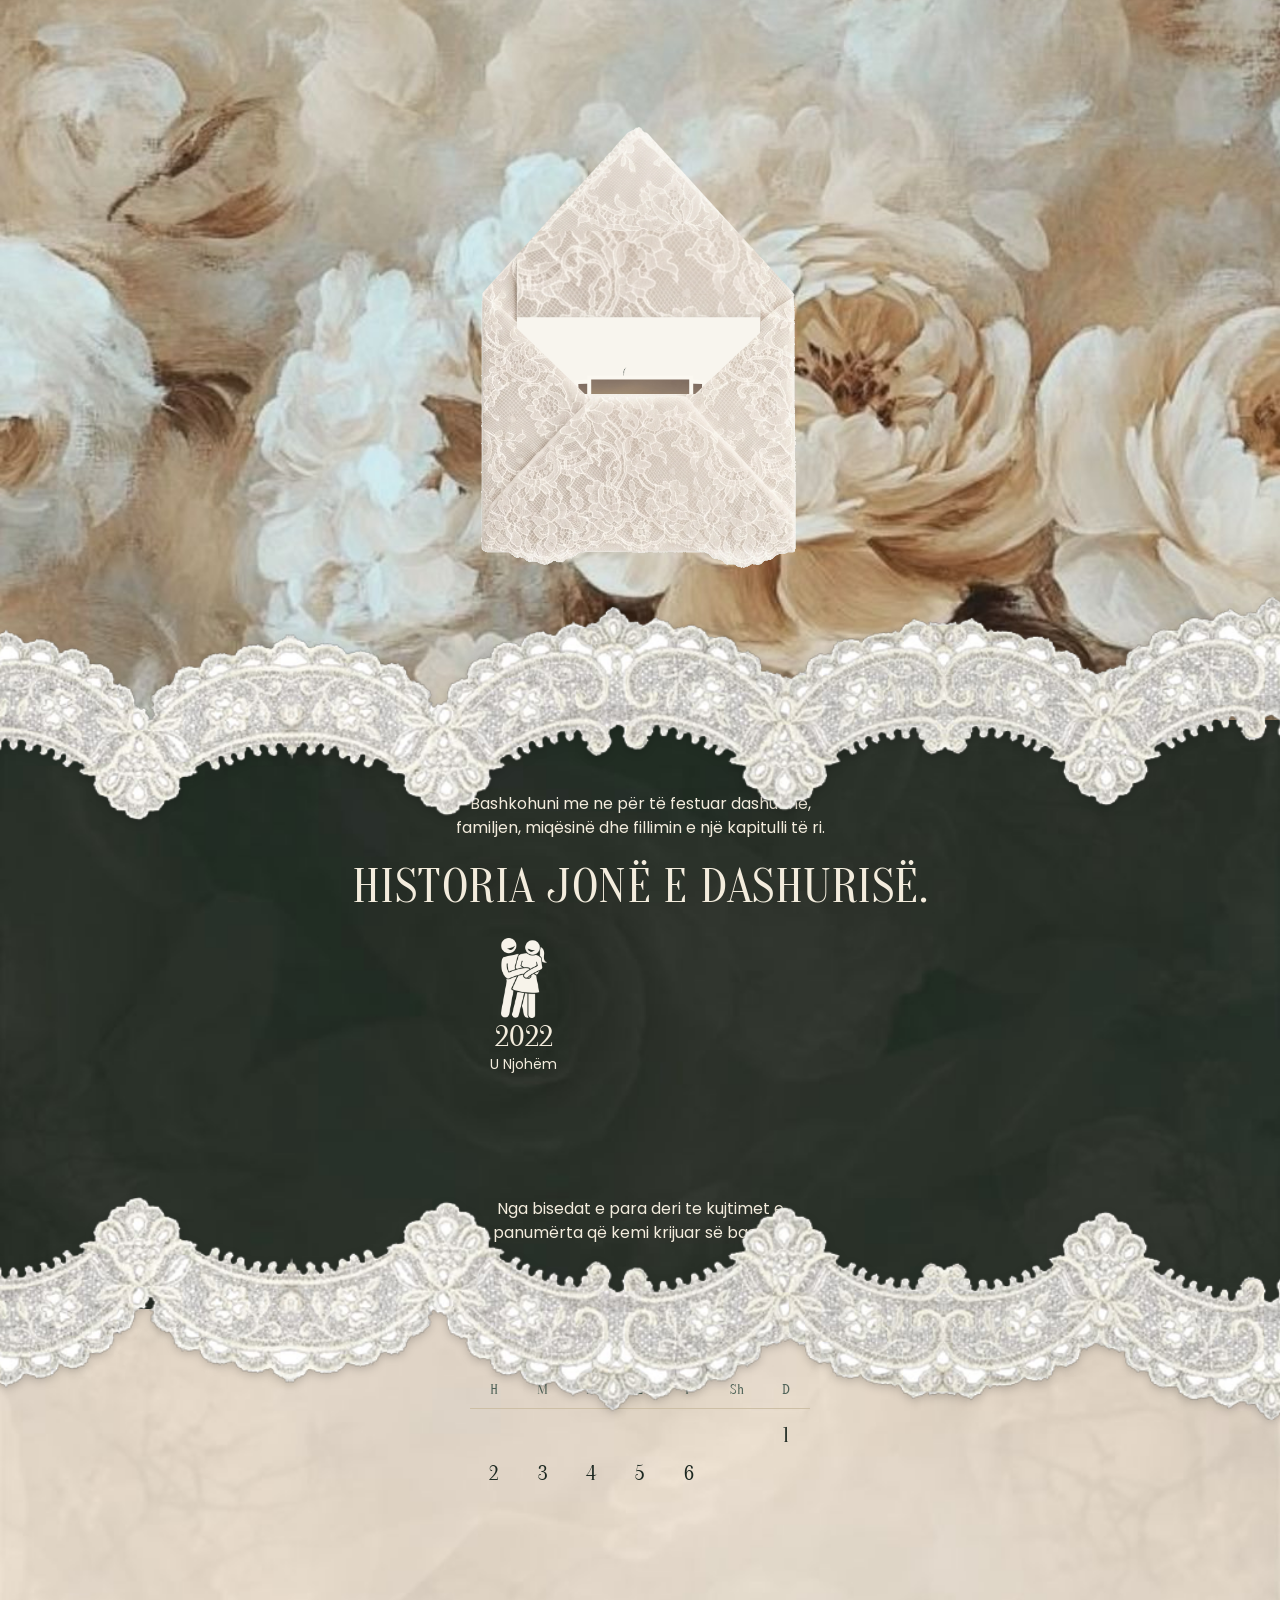
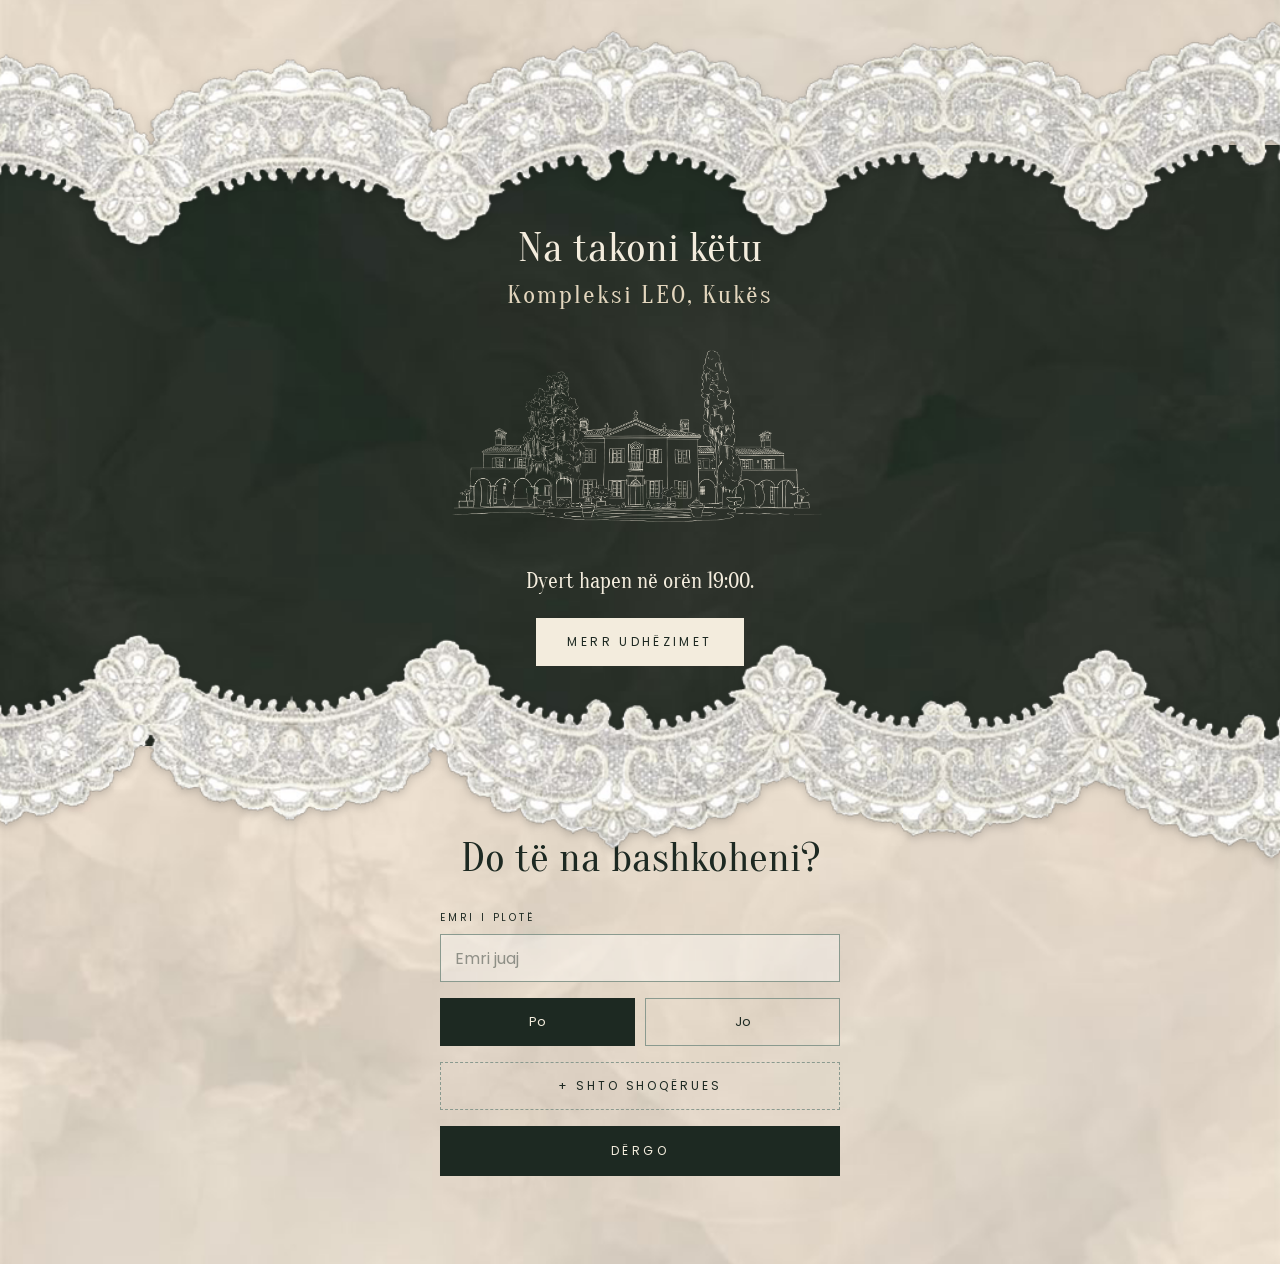
==== commit 1ae8ceda: "Love story back to three steps: U Njohëm, U Fejuam 2024, Po Martohemi - Drop "Takimi i Parë"; U Feju" ====
--- a/index.html
+++ b/index.html
@@ -53,27 +53,21 @@
       <svg aria-hidden="true">
         <path class="tl-path" data-path/>
         <path class="tl-path" data-path/>
-        <path class="tl-path" data-path/>
         <g class="tl-mover" data-mover>
           <path d="M0 5 C -8 -1, -9 -8, -4.5 -9 C -2 -9.6, 0 -7.2, 0 -5.8 C 0 -7.2, 2 -9.6, 4.5 -9 C 9 -8, 8 -1, 0 5 Z" fill="#D2483F"/>
         </g>
       </svg>
-      <div class="tl-item" data-item style="left:12.5%;top:0%">
+      <div class="tl-item" data-item style="left:19.44%;top:0%">
         <div class="tl-icon"><img src="assets/story-meet.png" alt="" loading="lazy"></div>
         <div class="tl-year" data-year>2022</div>
         <div class="tl-label">U Njohëm</div>
       </div>
-      <div class="tl-item" data-item style="left:37.5%;top:37.7%">
-        <div class="tl-icon tl-icon-wide"><img src="assets/story-date.png" alt="" loading="lazy"></div>
-        <div class="tl-year" data-year>2022</div>
-        <div class="tl-label">Takimi i Parë</div>
-      </div>
-      <div class="tl-item" data-item style="left:62.5%;top:14.2%">
+      <div class="tl-item" data-item style="left:50%;top:36.67%">
         <div class="tl-icon"><img src="assets/story-engagement.png" alt="" loading="lazy"></div>
-        <div class="tl-year" data-year>2025</div>
+        <div class="tl-year" data-year>2024</div>
         <div class="tl-label">U Fejuam</div>
       </div>
-      <div class="tl-item" data-item style="left:87.5%;top:47.2%">
+      <div class="tl-item" data-item style="left:80.56%;top:16.67%">
         <div class="tl-icon"><img src="assets/story-marry.png" alt="" loading="lazy"></div>
         <div class="tl-year" data-year>2026</div>
         <div class="tl-label">Po Martohemi</div>
--- a/styles.css
+++ b/styles.css
@@ -157,23 +157,22 @@
   font-size: min(11vw, 48px); line-height: 1.05; letter-spacing: .01em;
   text-wrap: balance;
 }
-/* Four steps in a wave: item tops are set inline in index.html as % of this box */
-.timeline { position: relative; margin-top: 26px; width: min(92vw, 380px); aspect-ratio: 360 / 212; }
+/* Three steps in a wave: item tops are set inline in index.html as % of this box */
+.timeline { position: relative; margin-top: 26px; width: min(92vw, 380px); aspect-ratio: 360 / 220; }
 .timeline svg { position: absolute; inset: 0; width: 100%; height: 100%; overflow: visible; pointer-events: none; }
 .tl-path { fill: none; stroke: var(--line); stroke-width: 2.6; stroke-linecap: round; stroke-dasharray: 1000; stroke-dashoffset: 1000; }
 .tl-mover { opacity: 0; transition: opacity .35s ease; }
 .tl-item {
-  position: absolute; width: 25%;
+  position: absolute; width: 30%;
   display: flex; flex-direction: column; align-items: center; text-align: center;
   opacity: 0; transform: translate(-50%, 12px);
   transition: opacity .9s ease, transform .9s ease;
 }
 .tl-item.is-in { opacity: 1; transform: translate(-50%, 0); }
-.tl-icon { width: 100%; height: min(15vw, 58px); display: flex; align-items: flex-end; justify-content: center; }
+.tl-icon { width: 100%; height: min(20vw, 80px); display: flex; align-items: flex-end; justify-content: center; }
 .tl-icon img { max-width: 90%; max-height: 100%; display: block; }
-.tl-icon-wide img { max-height: 84%; } /* the table scene is wider, so it reads heavier at full height */
-.tl-year { margin-top: 4px; font-family: 'Oranienbaum', serif; font-size: min(6.4vw, 26px); line-height: 1; }
-.tl-label { margin-top: 4px; font-family: 'Poppins', sans-serif; font-size: min(3.2vw, 13px); line-height: 1.2; white-space: nowrap; }
+.tl-year { margin-top: 4px; font-family: 'Oranienbaum', serif; font-size: min(7.4vw, 30px); line-height: 1; }
+.tl-label { margin-top: 4px; font-family: 'Poppins', sans-serif; font-size: min(3.6vw, 14px); line-height: 1.2; white-space: nowrap; }
 
 /* ---------- 04 Save the Date ---------- */
 .save {
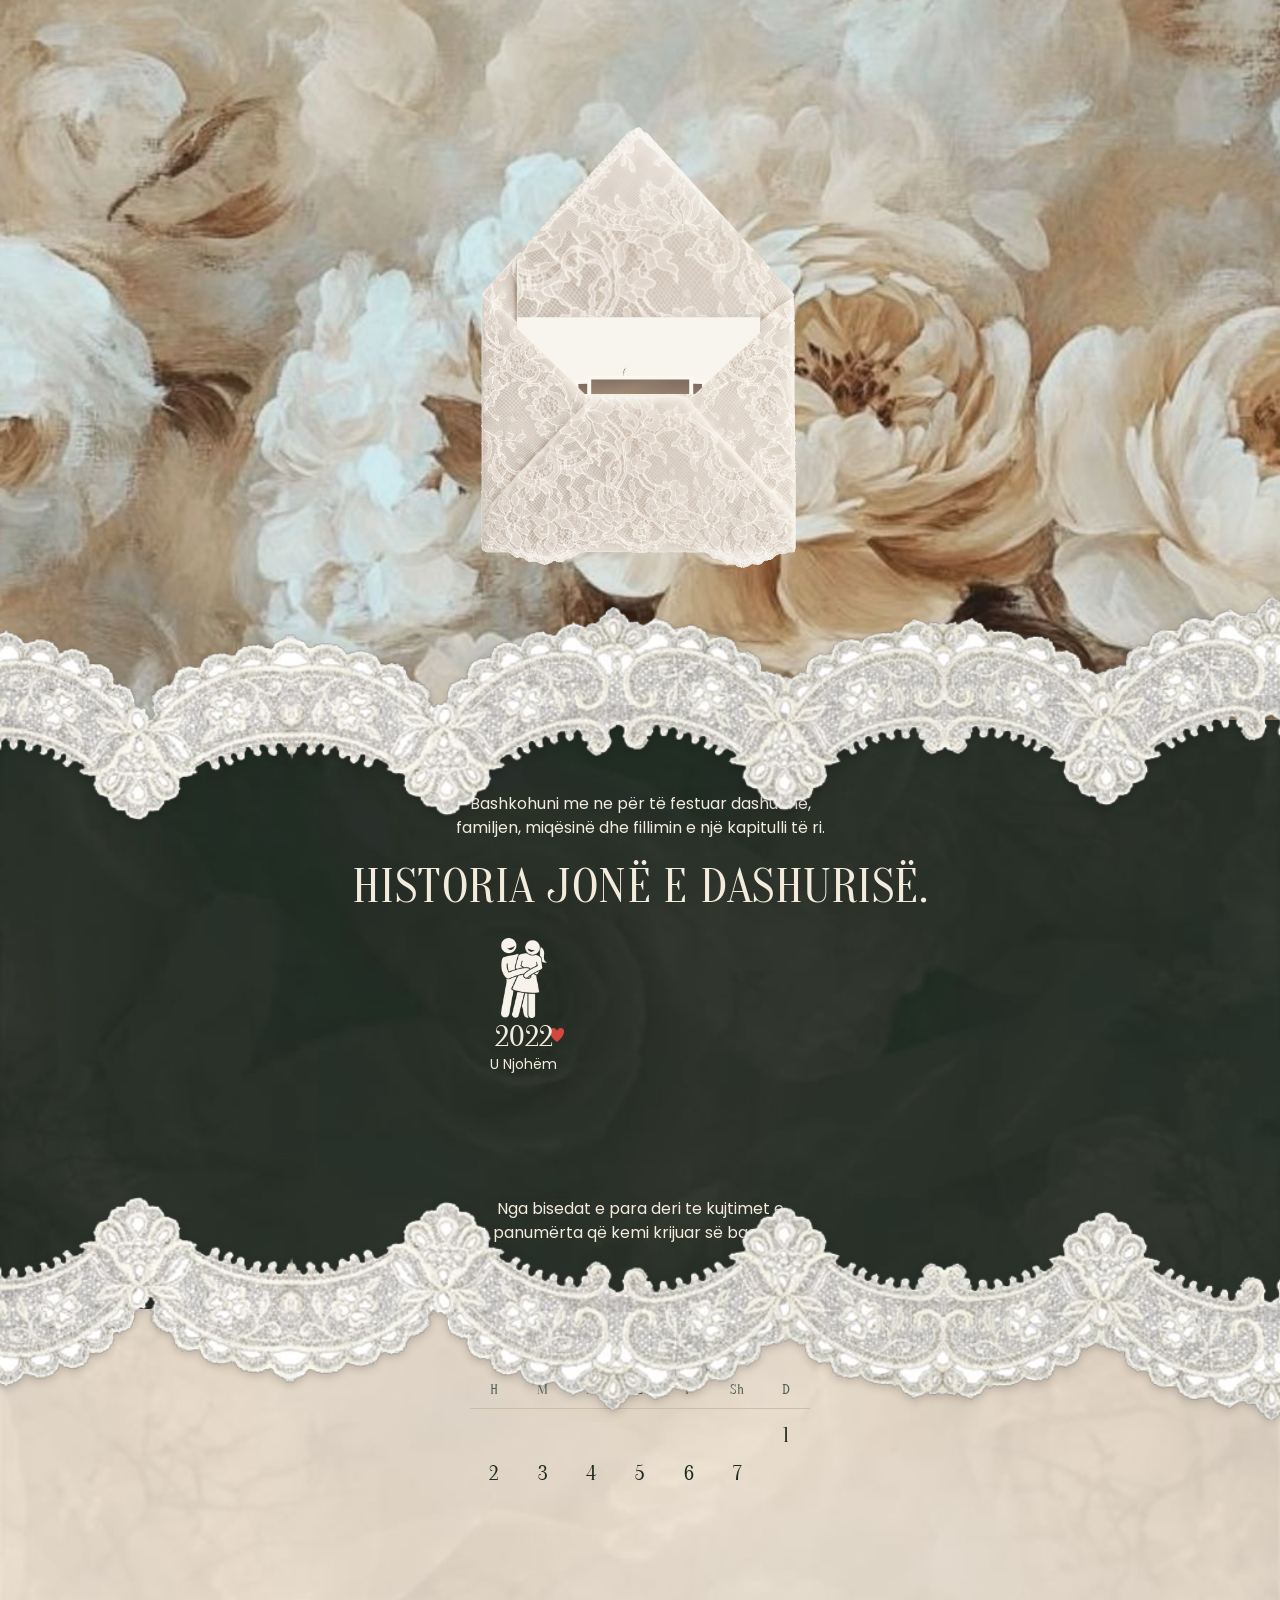
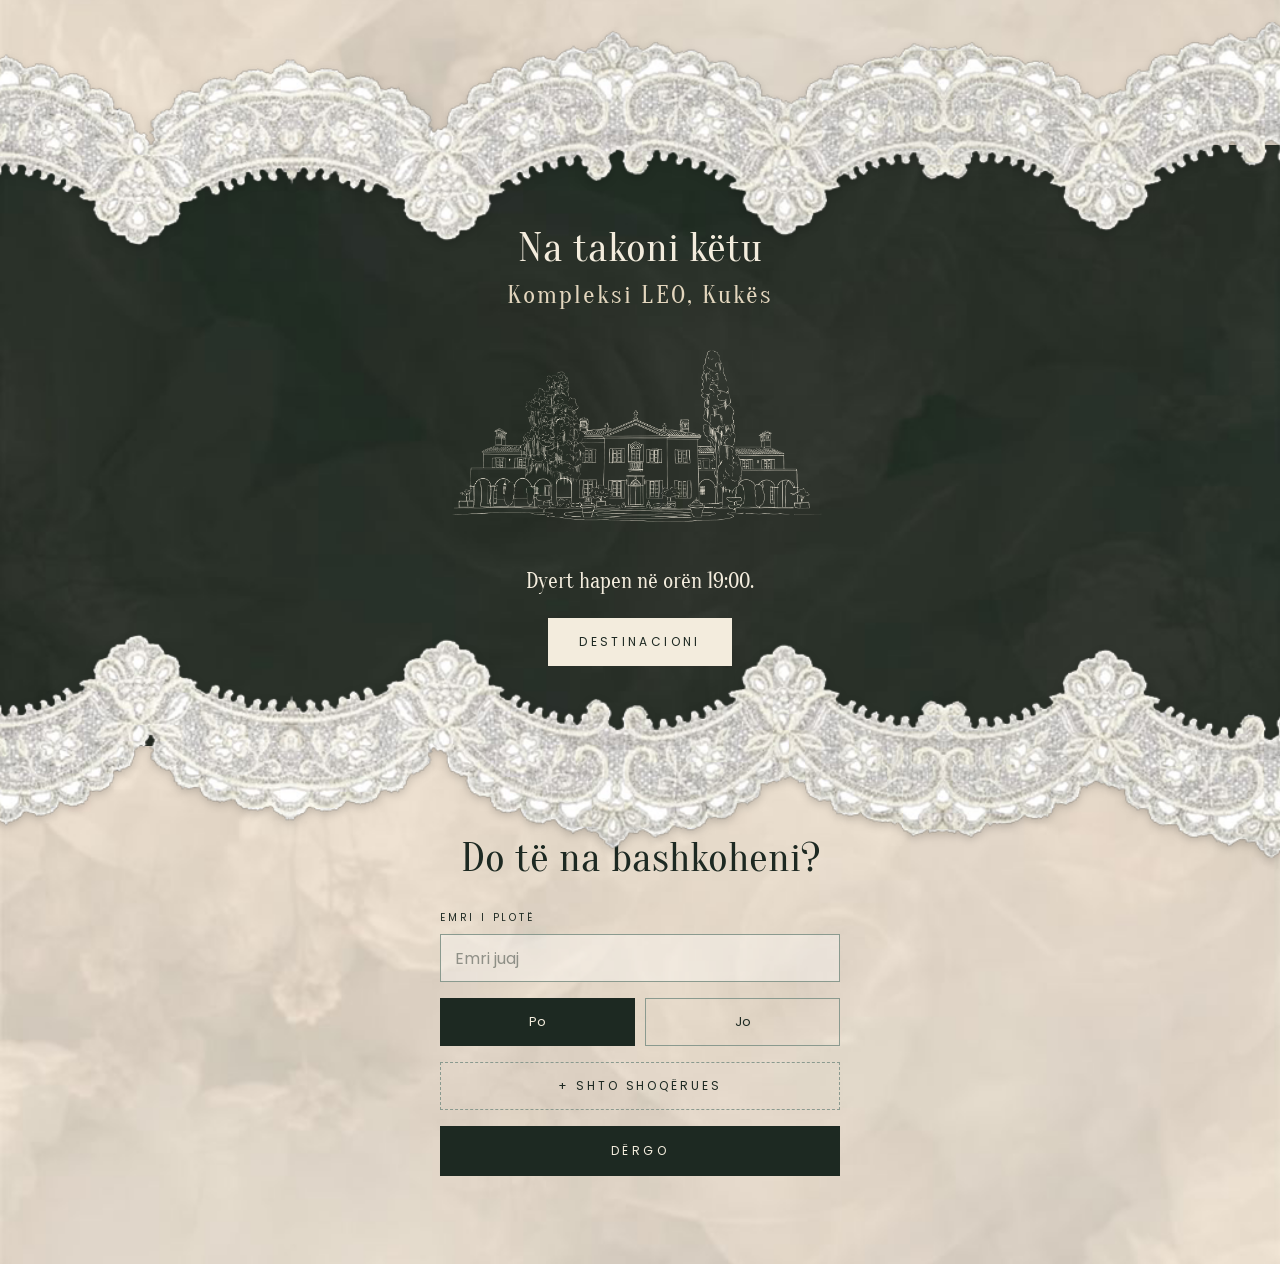
==== commit 6ea23665: "Rename "Ruajeni Datën" to "Festa fillon për" and directions button to "Destinacioni" Co-Authored-By:" ====
--- a/index.html
+++ b/index.html
@@ -99,7 +99,7 @@
             <div class="date-year">2026</div>
           </div>
         </div>
-        <div class="smoke" data-smoke aria-label="Ruajeni Datën"></div>
+        <div class="smoke" data-smoke aria-label="Festa fillon për"></div>
         <div class="countdown">
           <div class="unit" data-unit><div class="unit-num" data-cd="days">00</div><div class="unit-label">Ditë</div></div>
           <div class="unit-colon" data-colon aria-hidden="true">:</div>
@@ -120,7 +120,7 @@
     <h2 class="reveal loc-venue" data-reveal data-delay="150">Kompleksi LEO, Kukës</h2>
     <img class="reveal loc-img" data-reveal data-delay="300" src="assets/restaurant-panna.png" alt="Kompleksi LEO" width="742" height="364" loading="lazy">
     <p class="reveal loc-doors" data-reveal data-delay="400">Dyert hapen në orën 19:00.</p>
-    <a class="reveal btn-directions" data-reveal data-delay="500" href="https://www.google.com/maps/dir/?api=1&amp;destination=42.068473,20.440354" target="_blank" rel="noopener">MERR UDHËZIMET</a>
+    <a class="reveal btn-directions" data-reveal data-delay="500" href="https://www.google.com/maps/dir/?api=1&amp;destination=42.068473,20.440354" target="_blank" rel="noopener">DESTINACIONI</a>
   </section>
 
   <!-- 06 Konfirmimi -->
